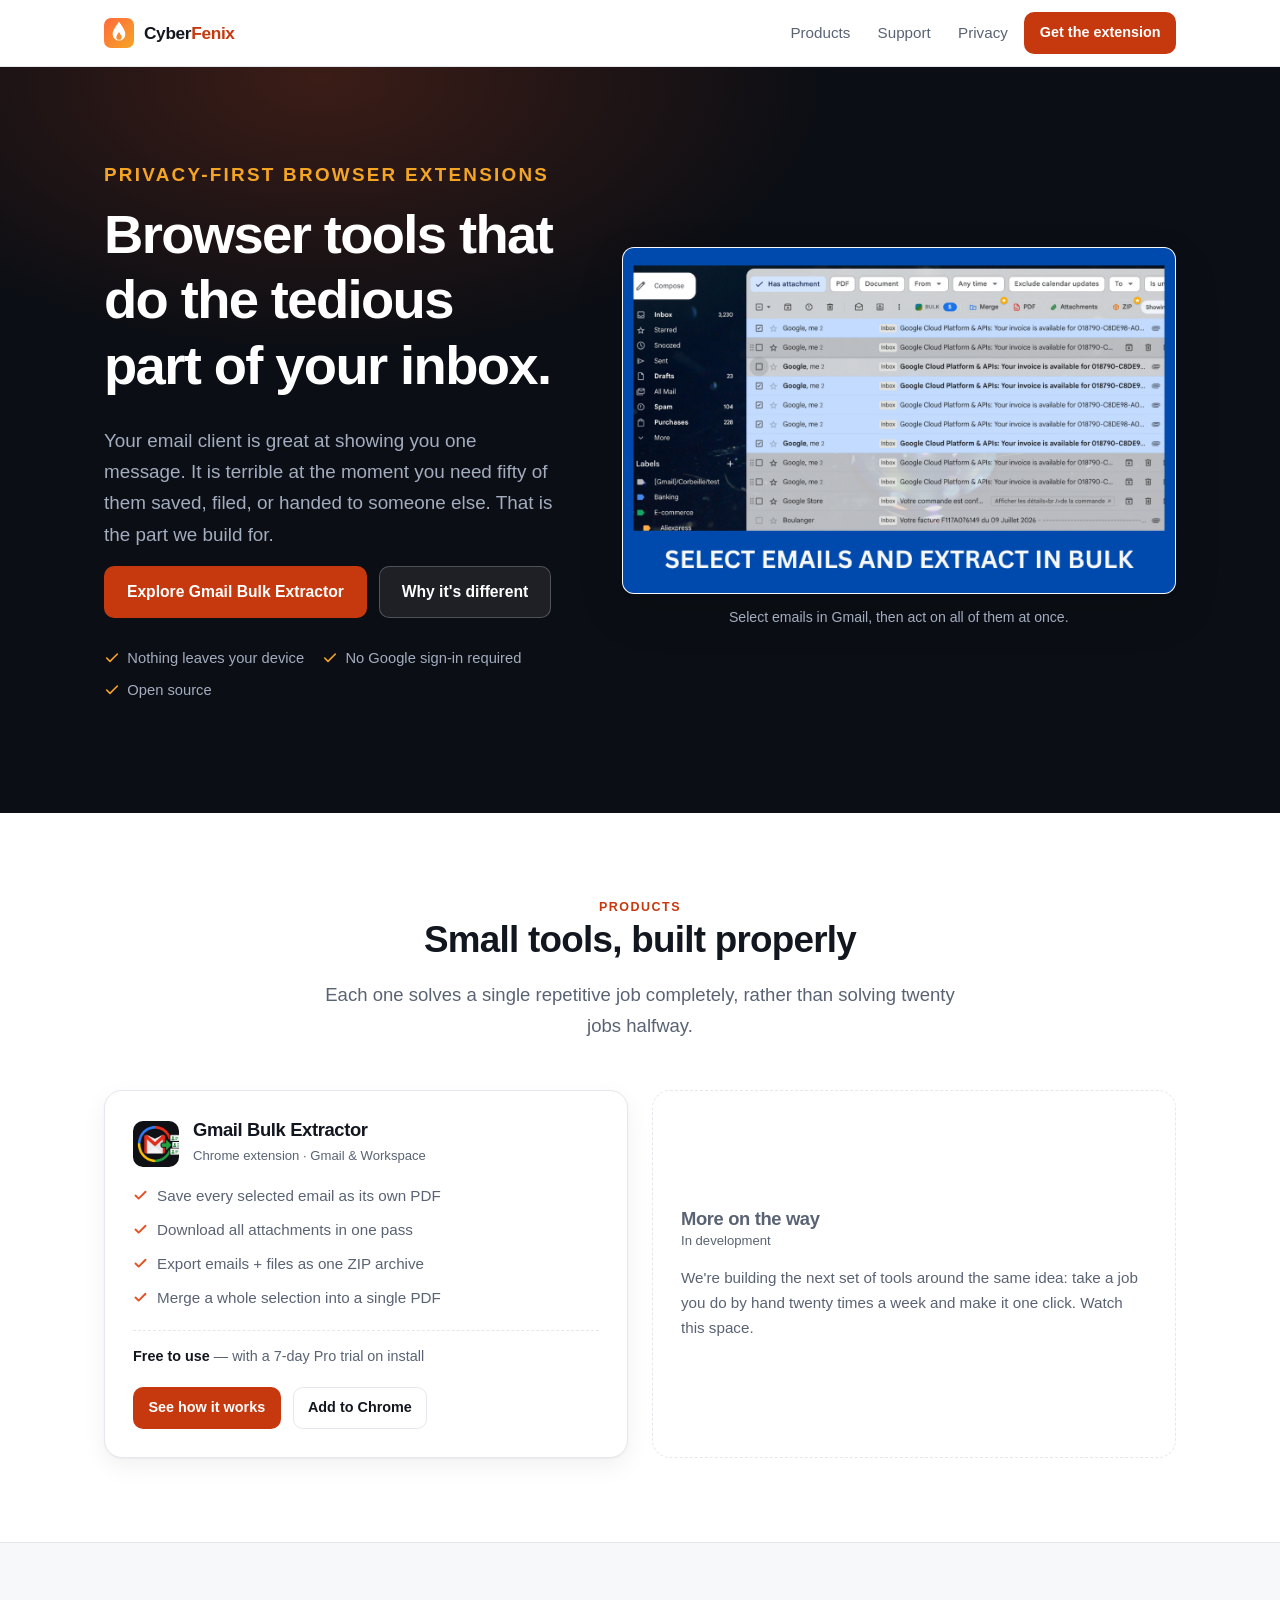
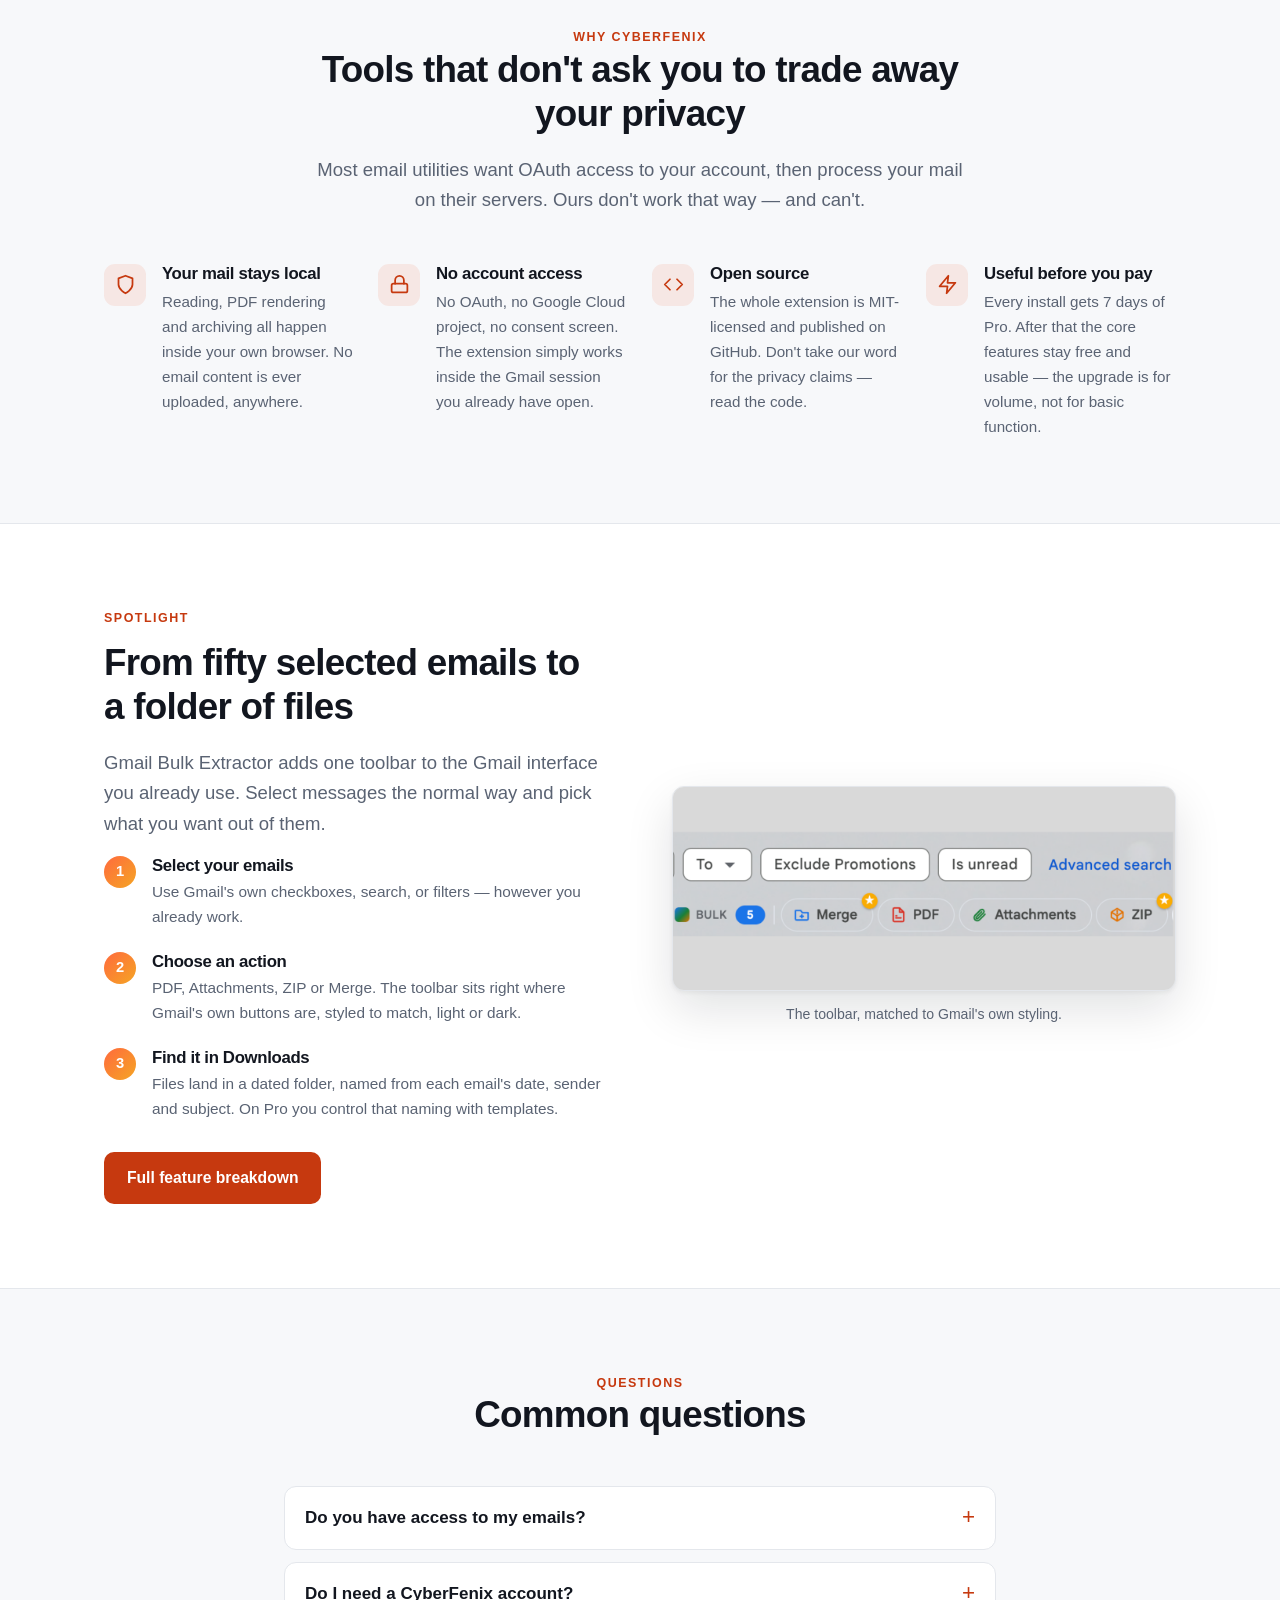
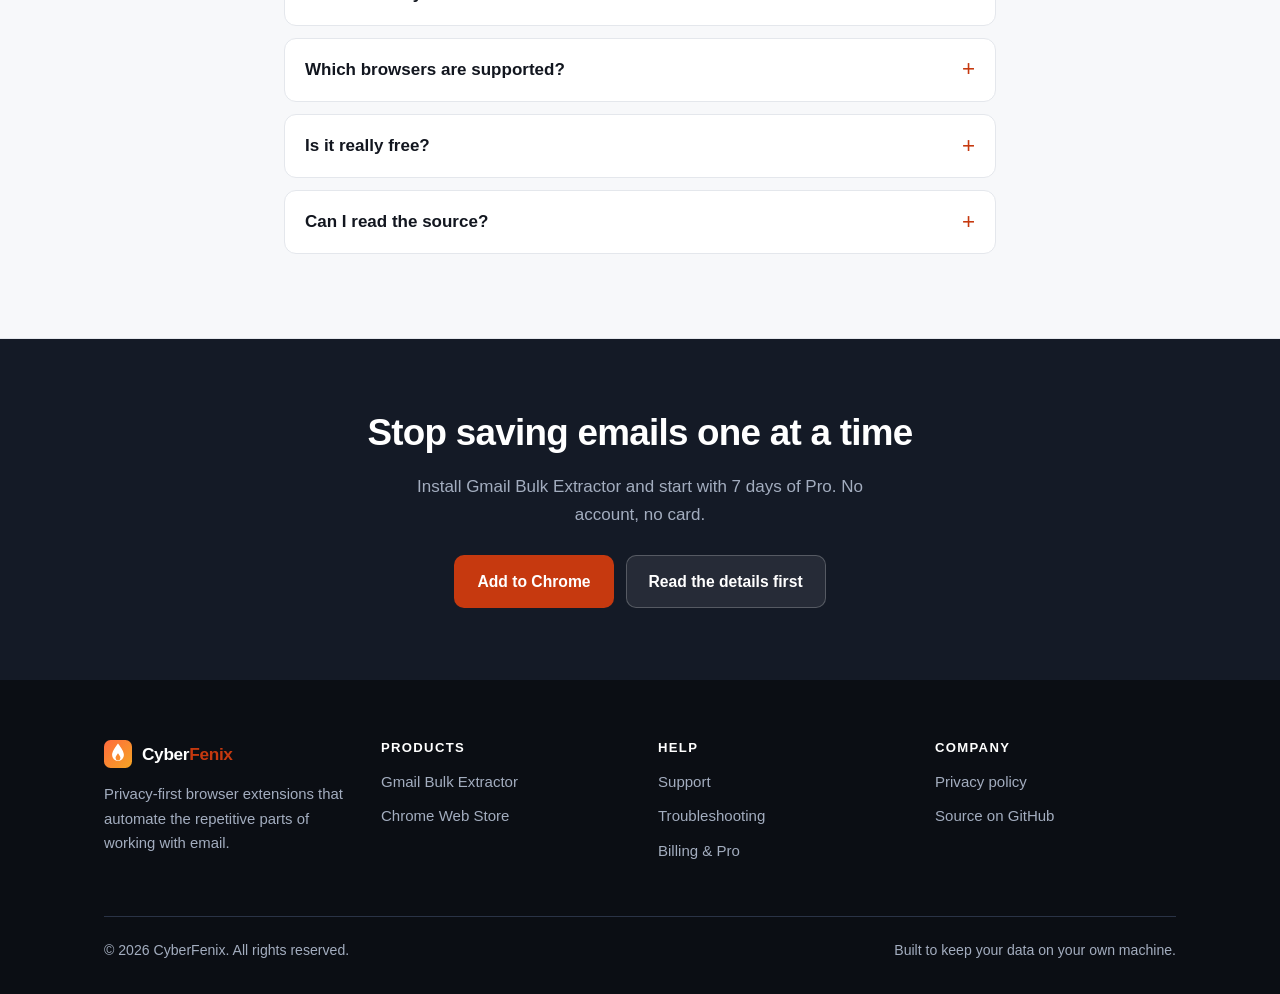
==== index.html @ cc4afebd "Restore 7-day trial copy and point GitHub links at the org The published build labels the trial as 7" ====
<!doctype html>
<html lang="en">
<head>
<meta charset="utf-8">
<meta name="viewport" content="width=device-width, initial-scale=1">
<title>CyberFenix — Browser tools that do the tedious part of your inbox</title>
<meta name="description" content="CyberFenix builds privacy-first browser extensions that automate repetitive email work. Bulk-save Gmail emails as PDFs, download every attachment at once, and export whole threads — without giving any app access to your account.">
<link rel="canonical" href="https://cyber-fenix.github.io/">
<link rel="icon" href="assets/img/logo.svg" type="image/svg+xml">
<link rel="apple-touch-icon" href="assets/img/apple-touch-icon.png">
<meta name="theme-color" content="#0b0e14">
<meta property="og:type" content="website">
<meta property="og:site_name" content="CyberFenix">
<meta property="og:title" content="CyberFenix — Browser tools that do the tedious part of your inbox">
<meta property="og:description" content="Privacy-first browser extensions that automate repetitive email work. Nothing leaves your device.">
<meta property="og:url" content="https://cyber-fenix.github.io/">
<meta property="og:image" content="https://cyber-fenix.github.io/assets/img/og-image.png">
<meta name="twitter:card" content="summary_large_image">
<link rel="stylesheet" href="assets/css/site.css">
</head>
<body>
<a class="skip" href="#main">Skip to content</a>

<header class="site-header">
  <div class="wrap">
    <a class="brand" href="./">
      <svg width="30" height="30" viewBox="0 0 64 64" aria-hidden="true">
        <defs><linearGradient id="bg1" x1="0" y1="0" x2="1" y2="1">
          <stop offset="0" stop-color="#ff6a3d"/><stop offset="1" stop-color="#f5a524"/>
        </linearGradient></defs>
        <rect width="64" height="64" rx="15" fill="url(#bg1)"/>
        <path fill="#fff" fill-rule="evenodd" d="M32 8c8.5 12 13.5 19 13.5 26.5a13.5 13.5 0 0 1-27 0C18.5 27 23.5 20 32 8zm0 22c3.6 5.2 5.6 8.2 5.6 11a5.6 5.6 0 0 1-11.2 0c0-2.8 2-5.8 5.6-11z"/>
      </svg>
      <span>Cyber<span class="fen">Fenix</span></span>
    </a>
    <nav class="nav" aria-label="Main">
      <a href="#products">Products</a>
      <a href="support/">Support</a>
      <a href="privacy/">Privacy</a>
      <a class="btn btn-primary btn-sm" href="products/gmail-bulk-extractor/">Get the extension</a>
    </nav>
  </div>
</header>

<main id="main">

  <section class="hero">
    <div class="wrap hero-grid wide-media">
      <div>
        <p class="eyebrow">Privacy-first browser extensions</p>
        <h1>Browser tools that do the tedious part of your inbox.</h1>
        <p>Your email client is great at showing you one message. It is terrible at
           the moment you need fifty of them saved, filed, or handed to someone else.
           That is the part we build for.</p>
        <div class="btn-row">
          <a class="btn btn-primary" href="products/gmail-bulk-extractor/">Explore Gmail Bulk Extractor</a>
          <a class="btn btn-on-ink" href="#why">Why it's different</a>
        </div>
        <ul class="hero-badges">
          <li>
            <svg width="16" height="16" viewBox="0 0 24 24" fill="none" stroke="currentColor" stroke-width="2.4" stroke-linecap="round" stroke-linejoin="round" aria-hidden="true"><path d="M20 6 9 17l-5-5"/></svg>
            Nothing leaves your device
          </li>
          <li>
            <svg width="16" height="16" viewBox="0 0 24 24" fill="none" stroke="currentColor" stroke-width="2.4" stroke-linecap="round" stroke-linejoin="round" aria-hidden="true"><path d="M20 6 9 17l-5-5"/></svg>
            No Google sign-in required
          </li>
          <li>
            <svg width="16" height="16" viewBox="0 0 24 24" fill="none" stroke="currentColor" stroke-width="2.4" stroke-linecap="round" stroke-linejoin="round" aria-hidden="true"><path d="M20 6 9 17l-5-5"/></svg>
            Open source
          </li>
        </ul>
      </div>
      <figure class="shot">
        <img src="assets/img/gbe-hero.png" width="1280" height="800"
             alt="Gmail inbox with several emails selected and the CyberFenix toolbar showing PDF, Attachments, ZIP and Merge buttons">
        <figcaption>Select emails in Gmail, then act on all of them at once.</figcaption>
      </figure>
    </div>
  </section>

  <section class="section" id="products">
    <div class="wrap">
      <div class="section-head">
        <p class="eyebrow">Products</p>
        <h2>Small tools, built properly</h2>
        <p class="lede">Each one solves a single repetitive job completely, rather than
           solving twenty jobs halfway.</p>
      </div>

      <div class="grid grid-3">

        <article class="card">
          <div class="card-head">
            <img src="assets/img/gbe-icon.png" width="46" height="46" alt="">
            <div>
              <h3>Gmail Bulk Extractor</h3>
              <span class="tag">Chrome extension · Gmail &amp; Workspace</span>
            </div>
          </div>
          <ul>
            <li><svg width="15" height="15" viewBox="0 0 24 24" fill="none" stroke="currentColor" stroke-width="3" stroke-linecap="round" stroke-linejoin="round" aria-hidden="true"><path d="M20 6 9 17l-5-5"/></svg> Save every selected email as its own PDF</li>
            <li><svg width="15" height="15" viewBox="0 0 24 24" fill="none" stroke="currentColor" stroke-width="3" stroke-linecap="round" stroke-linejoin="round" aria-hidden="true"><path d="M20 6 9 17l-5-5"/></svg> Download all attachments in one pass</li>
            <li><svg width="15" height="15" viewBox="0 0 24 24" fill="none" stroke="currentColor" stroke-width="3" stroke-linecap="round" stroke-linejoin="round" aria-hidden="true"><path d="M20 6 9 17l-5-5"/></svg> Export emails + files as one ZIP archive</li>
            <li><svg width="15" height="15" viewBox="0 0 24 24" fill="none" stroke="currentColor" stroke-width="3" stroke-linecap="round" stroke-linejoin="round" aria-hidden="true"><path d="M20 6 9 17l-5-5"/></svg> Merge a whole selection into a single PDF</li>
          </ul>
          <p class="price"><b>Free to use</b> — with a 7-day Pro trial on install</p>
          <div class="btn-row">
            <a class="btn btn-primary btn-sm" href="products/gmail-bulk-extractor/">See how it works</a>
            <a class="btn btn-ghost btn-sm" href="https://chrome.google.com/webstore/detail/REPLACE_ME">Add to Chrome</a>
          </div>
        </article>

        <article class="card card-soon">
          <h3>More on the way</h3>
          <p class="tag" style="margin-bottom:14px">In development</p>
          <p>We're building the next set of tools around the same idea: take a job you
             do by hand twenty times a week and make it one click. Watch this space.</p>
        </article>

      </div>
    </div>
  </section>

  <section class="section section-alt" id="why">
    <div class="wrap">
      <div class="section-head">
        <p class="eyebrow">Why CyberFenix</p>
        <h2>Tools that don't ask you to trade away your privacy</h2>
        <p class="lede">Most email utilities want OAuth access to your account, then process
           your mail on their servers. Ours don't work that way — and can't.</p>
      </div>

      <div class="grid grid-4">
        <div class="value">
          <span class="ico" aria-hidden="true">
            <svg width="21" height="21" viewBox="0 0 24 24" fill="none" stroke="currentColor" stroke-width="2" stroke-linecap="round" stroke-linejoin="round"><path d="M12 22s8-4 8-10V5l-8-3-8 3v7c0 6 8 10 8 10z"/></svg>
          </span>
          <div>
            <h3>Your mail stays local</h3>
            <p>Reading, PDF rendering and archiving all happen inside your own browser.
               No email content is ever uploaded, anywhere.</p>
          </div>
        </div>
        <div class="value">
          <span class="ico" aria-hidden="true">
            <svg width="21" height="21" viewBox="0 0 24 24" fill="none" stroke="currentColor" stroke-width="2" stroke-linecap="round" stroke-linejoin="round"><rect x="3" y="11" width="18" height="10" rx="2"/><path d="M7 11V7a5 5 0 0 1 10 0v4"/></svg>
          </span>
          <div>
            <h3>No account access</h3>
            <p>No OAuth, no Google Cloud project, no consent screen. The extension simply
               works inside the Gmail session you already have open.</p>
          </div>
        </div>
        <div class="value">
          <span class="ico" aria-hidden="true">
            <svg width="21" height="21" viewBox="0 0 24 24" fill="none" stroke="currentColor" stroke-width="2" stroke-linecap="round" stroke-linejoin="round"><path d="m16 18 6-6-6-6M8 6l-6 6 6 6"/></svg>
          </span>
          <div>
            <h3>Open source</h3>
            <p>The whole extension is MIT-licensed and published on GitHub. Don't take our
               word for the privacy claims — read the code.</p>
          </div>
        </div>
        <div class="value">
          <span class="ico" aria-hidden="true">
            <svg width="21" height="21" viewBox="0 0 24 24" fill="none" stroke="currentColor" stroke-width="2" stroke-linecap="round" stroke-linejoin="round"><path d="M13 2 3 14h9l-1 8 10-12h-9l1-8z"/></svg>
          </span>
          <div>
            <h3>Useful before you pay</h3>
            <p>Every install gets 7 days of Pro. After that the core features stay free
               and usable — the upgrade is for volume, not for basic function.</p>
          </div>
        </div>
      </div>
    </div>
  </section>

  <section class="section">
    <div class="wrap split">
      <div>
        <p class="eyebrow">Spotlight</p>
        <h2>From fifty selected emails to a folder of files</h2>
        <p class="lede">Gmail Bulk Extractor adds one toolbar to the Gmail interface you
           already use. Select messages the normal way and pick what you want out of them.</p>
        <ol class="steps">
          <li>
            <div>
              <h3>Select your emails</h3>
              <p>Use Gmail's own checkboxes, search, or filters — however you already work.</p>
            </div>
          </li>
          <li>
            <div>
              <h3>Choose an action</h3>
              <p>PDF, Attachments, ZIP or Merge. The toolbar sits right where Gmail's own
                 buttons are, styled to match, light or dark.</p>
            </div>
          </li>
          <li>
            <div>
              <h3>Find it in Downloads</h3>
              <p>Files land in a dated folder, named from each email's date, sender and
                 subject. On Pro you control that naming with templates.</p>
            </div>
          </li>
        </ol>
        <div class="btn-row" style="margin-top:30px">
          <a class="btn btn-primary" href="products/gmail-bulk-extractor/">Full feature breakdown</a>
        </div>
      </div>
      <figure class="shot media">
        <img src="assets/img/gbe-toolbar.png" width="1280" height="520"
             alt="Close-up of the CyberFenix toolbar in Gmail showing the PDF, Attachments, ZIP and Merge buttons">
        <figcaption>The toolbar, matched to Gmail's own styling.</figcaption>
      </figure>
    </div>
  </section>

  <section class="section section-alt">
    <div class="wrap wrap-narrow">
      <div class="section-head">
        <p class="eyebrow">Questions</p>
        <h2>Common questions</h2>
      </div>
      <div class="faq">
        <details>
          <summary>Do you have access to my emails?</summary>
          <p>No. Our extensions run entirely in your browser and read mail through the
             Gmail session you are already signed into. There is no server of ours in the
             path, no OAuth token, and no copy of your mail anywhere but your own machine.</p>
        </details>
        <details>
          <summary>Do I need a CyberFenix account?</summary>
          <p>No. There is nothing to sign up for. If you choose to upgrade to Pro, payment
             is handled by ExtensionPay and Stripe, and the only thing stored is whether
             your licence is active.</p>
        </details>
        <details>
          <summary>Which browsers are supported?</summary>
          <p>Chrome, and Chromium-based browsers that install from the Chrome Web Store —
             Edge, Brave, Opera and Vivaldi. Firefox and Safari are not supported today.</p>
        </details>
        <details>
          <summary>Is it really free?</summary>
          <p>Yes, with a limit. Every install starts with 7 days of full Pro. After that
             the core actions stay free up to 100 emails a week, and Pro lifts the limit
             and unlocks ZIP export, Merge, and custom file naming.</p>
        </details>
        <details>
          <summary>Can I read the source?</summary>
          <p>Yes — <a href="https://github.com/cyber-fenix/gmail-bulk-extractor">Gmail Bulk Extractor is on GitHub</a>
             under the MIT licence, including the exact code that ships to the Web Store.</p>
        </details>
      </div>
    </div>
  </section>

  <section class="cta-band">
    <div class="wrap">
      <h2>Stop saving emails one at a time</h2>
      <p>Install Gmail Bulk Extractor and start with 7 days of Pro. No account, no card.</p>
      <div class="btn-row btn-row-center" style="margin-top:26px">
        <a class="btn btn-primary" href="https://chrome.google.com/webstore/detail/REPLACE_ME">Add to Chrome</a>
        <a class="btn btn-on-ink" href="products/gmail-bulk-extractor/">Read the details first</a>
      </div>
    </div>
  </section>

</main>

<footer class="site-footer">
  <div class="wrap">
    <div class="footer-grid">
      <div class="footer-brand">
        <a class="brand" href="./">
          <svg width="28" height="28" viewBox="0 0 64 64" aria-hidden="true">
            <defs><linearGradient id="bg2" x1="0" y1="0" x2="1" y2="1">
              <stop offset="0" stop-color="#ff6a3d"/><stop offset="1" stop-color="#f5a524"/>
            </linearGradient></defs>
            <rect width="64" height="64" rx="15" fill="url(#bg2)"/>
            <path fill="#fff" fill-rule="evenodd" d="M32 8c8.5 12 13.5 19 13.5 26.5a13.5 13.5 0 0 1-27 0C18.5 27 23.5 20 32 8zm0 22c3.6 5.2 5.6 8.2 5.6 11a5.6 5.6 0 0 1-11.2 0c0-2.8 2-5.8 5.6-11z"/>
          </svg>
          <span>Cyber<span class="fen">Fenix</span></span>
        </a>
        <p>Privacy-first browser extensions that automate the repetitive parts of working
           with email.</p>
      </div>
      <div>
        <h4>Products</h4>
        <ul>
          <li><a href="products/gmail-bulk-extractor/">Gmail Bulk Extractor</a></li>
          <li><a href="https://chrome.google.com/webstore/detail/REPLACE_ME">Chrome Web Store</a></li>
        </ul>
      </div>
      <div>
        <h4>Help</h4>
        <ul>
          <li><a href="support/">Support</a></li>
          <li><a href="support/#troubleshooting">Troubleshooting</a></li>
          <li><a href="support/#billing">Billing &amp; Pro</a></li>
        </ul>
      </div>
      <div>
        <h4>Company</h4>
        <ul>
          <li><a href="privacy/">Privacy policy</a></li>
          <li><a href="https://github.com/cyber-fenix/gmail-bulk-extractor">Source on GitHub</a></li>
        </ul>
      </div>
    </div>
    <div class="footer-bottom">
      <span>© 2026 CyberFenix. All rights reserved.</span>
      <span>Built to keep your data on your own machine.</span>
    </div>
  </div>
</footer>

</body>
</html>
---- assets/css/site.css ----
/* CyberFenix — one stylesheet for the whole site.
   No web fonts, no CDN, no third-party requests. */

:root {
  --ink: #0b0e14;
  --ink-2: #141a26;
  --ink-3: #1e2637;
  --text: #12161f;
  --muted: #5a6373;
  --muted-on-ink: #a3adbf;
  --line: #e4e7ec;
  --line-on-ink: #2a3346;
  --bg: #ffffff;
  --bg-alt: #f7f8fa;
  --ember: #e8501f;
  --ember-strong: #c6390f;
  --amber: #f5a524;
  --flame: linear-gradient(135deg, #ff6a3d, #f5a524);
  --radius: 12px;
  --radius-lg: 18px;
  --shadow: 0 1px 2px rgba(12, 16, 24, .04), 0 8px 24px rgba(12, 16, 24, .06);
  --shadow-lg: 0 2px 4px rgba(12, 16, 24, .05), 0 18px 48px rgba(12, 16, 24, .12);
  --font: -apple-system, BlinkMacSystemFont, "Segoe UI", Roboto, "Helvetica Neue", Arial, sans-serif;
  --mono: ui-monospace, SFMono-Regular, "SF Mono", Menlo, Consolas, monospace;
}

* { box-sizing: border-box; }

html { scroll-behavior: smooth; }

body {
  margin: 0;
  font-family: var(--font);
  font-size: 17px;
  line-height: 1.65;
  color: var(--text);
  background: var(--bg);
  -webkit-font-smoothing: antialiased;
}

img { max-width: 100%; height: auto; display: block; }

a { color: var(--ember-strong); }
a:hover { color: var(--ember); }

h1, h2, h3, h4 {
  line-height: 1.2;
  letter-spacing: -0.02em;
  margin: 0 0 .5em;
  font-weight: 700;
}

h1 { font-size: clamp(2.1rem, 1.4rem + 2.6vw, 3.4rem); letter-spacing: -0.03em; }
h2 { font-size: clamp(1.6rem, 1.2rem + 1.4vw, 2.3rem); }
h3 { font-size: 1.22rem; }
p { margin: 0 0 1rem; }

.wrap { width: 100%; max-width: 1120px; margin: 0 auto; padding: 0 24px; }
.wrap-narrow { max-width: 760px; }

.section { padding: 84px 0; }
.section-sm { padding: 56px 0; }
.section-alt { background: var(--bg-alt); border-block: 1px solid var(--line); }

.eyebrow {
  font-size: .78rem;
  font-weight: 700;
  letter-spacing: .12em;
  text-transform: uppercase;
  color: var(--ember-strong);
  margin: 0 0 .75rem;
}

.lede { font-size: 1.16rem; color: var(--muted); }
.center { text-align: center; }
.section-head { max-width: 660px; margin: 0 auto 48px; text-align: center; }
.section-head p { margin-bottom: 0; }

/* ---------- Buttons ---------- */

.btn {
  display: inline-flex;
  align-items: center;
  justify-content: center;
  gap: .55em;
  padding: .78em 1.4em;
  border-radius: 10px;
  border: 1px solid transparent;
  font: inherit;
  font-weight: 600;
  font-size: .98rem;
  text-decoration: none;
  cursor: pointer;
  transition: transform .12s ease, background-color .12s ease, border-color .12s ease;
}
.btn:hover { transform: translateY(-1px); }

.btn-primary { background: var(--ember-strong); color: #fff; }
.btn-primary:hover { background: #a92f0b; color: #fff; }

.btn-ghost { background: transparent; color: var(--text); border-color: var(--line); }
.btn-ghost:hover { color: var(--text); border-color: #c9cfd9; background: var(--bg-alt); }

.btn-on-ink { background: rgba(255, 255, 255, .08); color: #fff; border-color: rgba(255, 255, 255, .22); }
.btn-on-ink:hover { background: rgba(255, 255, 255, .16); color: #fff; }

.btn-sm { padding: .58em 1em; font-size: .9rem; }

.btn-row { display: flex; flex-wrap: wrap; gap: 12px; }
.btn-row-center { justify-content: center; }

/* ---------- Header ---------- */

.site-header {
  position: sticky;
  top: 0;
  z-index: 20;
  background: rgba(255, 255, 255, .88);
  backdrop-filter: saturate(160%) blur(12px);
  border-bottom: 1px solid var(--line);
}
.site-header .wrap {
  display: flex;
  align-items: center;
  gap: 20px;
  min-height: 66px;
  flex-wrap: wrap;
  padding-block: 10px;
}

.brand {
  display: inline-flex;
  align-items: center;
  gap: 10px;
  text-decoration: none;
  color: var(--text);
  font-weight: 700;
  font-size: 1.08rem;
  letter-spacing: -0.02em;
  margin-right: auto;
}
.brand:hover { color: var(--text); }
.brand svg { flex: none; }
.brand b { font-weight: 700; }
.brand .fen { color: var(--ember-strong); }

.nav { display: flex; align-items: center; gap: 6px; flex-wrap: wrap; }
/* :not(.btn) so the nav's call-to-action keeps its button colours — a bare
   `.nav a` rule outranks `.btn-primary` on specificity and hides the label. */
.nav a:not(.btn) {
  padding: .45em .7em;
  border-radius: 8px;
  color: var(--muted);
  text-decoration: none;
  font-size: .95rem;
  font-weight: 500;
}
.nav a:not(.btn):hover { color: var(--text); background: var(--bg-alt); }
.nav a:not(.btn)[aria-current="page"] { color: var(--text); font-weight: 600; }

/* ---------- Hero ---------- */

.hero {
  background: var(--ink);
  color: #fff;
  padding: 92px 0 96px;
  position: relative;
  overflow: hidden;
}
.hero::before {
  content: "";
  position: absolute;
  inset: -40% 30% auto -20%;
  height: 620px;
  background: radial-gradient(ellipse at center, rgba(232, 80, 31, .22), transparent 62%);
  pointer-events: none;
}
.hero > .wrap { position: relative; }
.hero h1 { color: #fff; max-width: 15ch; }
.hero p { color: var(--muted-on-ink); font-size: 1.18rem; max-width: 56ch; }
.hero .eyebrow { color: var(--amber); }
.hero-grid { display: grid; gap: 56px; align-items: center; }
@media (min-width: 900px) {
  .hero-grid { grid-template-columns: 1fr 1fr; gap: 64px; }
  .hero-grid.wide-media { grid-template-columns: 0.9fr 1.1fr; }
}

.hero-badges {
  display: flex;
  flex-wrap: wrap;
  gap: 8px 18px;
  margin-top: 28px;
  padding: 0;
  list-style: none;
  color: var(--muted-on-ink);
  font-size: .92rem;
}
.hero-badges li { display: flex; align-items: center; gap: .5em; }
.hero-badges svg { flex: none; color: var(--amber); }

/* ---------- Product cards ---------- */

.grid { display: grid; gap: 24px; }
.grid-3 { grid-template-columns: repeat(auto-fit, minmax(300px, 1fr)); }
.grid-2 { grid-template-columns: repeat(auto-fit, minmax(320px, 1fr)); }
.grid-4 { grid-template-columns: repeat(auto-fit, minmax(230px, 1fr)); }

.card {
  background: var(--bg);
  border: 1px solid var(--line);
  border-radius: var(--radius-lg);
  padding: 28px;
  display: flex;
  flex-direction: column;
  box-shadow: var(--shadow);
}
.card-head { display: flex; align-items: center; gap: 14px; margin-bottom: 14px; }
.card-head img { width: 46px; height: 46px; border-radius: 10px; }
.card h3 { margin: 0; font-size: 1.15rem; }
.card .tag { font-size: .82rem; color: var(--muted); font-weight: 500; }
.card ul {
  list-style: none;
  margin: 0 0 20px;
  padding: 0;
  display: grid;
  gap: 9px;
  font-size: .95rem;
  color: var(--muted);
}
.card ul li { display: flex; gap: .6em; align-items: flex-start; }
.card ul svg { flex: none; margin-top: .35em; color: var(--ember); }
.card .price {
  font-size: .9rem;
  color: var(--muted);
  margin: auto 0 18px;
  padding-top: 14px;
  border-top: 1px dashed var(--line);
}
.card .price b { color: var(--text); }
.card .btn-row { margin-top: auto; }

.card-soon {
  border-style: dashed;
  box-shadow: none;
  background: transparent;
  align-items: flex-start;
  justify-content: center;
  color: var(--muted);
}
.card-soon h3 { color: var(--muted); }
.card-soon p { font-size: .95rem; margin: 0; }

/* ---------- Feature / value blocks ---------- */

.value { display: flex; gap: 16px; align-items: flex-start; }
.value .ico {
  flex: none;
  width: 42px;
  height: 42px;
  border-radius: 11px;
  display: grid;
  place-items: center;
  background: rgba(232, 80, 31, .1);
  color: var(--ember-strong);
}
.value h3 { font-size: 1.05rem; margin-bottom: .3rem; }
.value p { font-size: .95rem; color: var(--muted); margin: 0; }

.split { display: grid; gap: 44px; align-items: center; }
@media (min-width: 900px) {
  .split { grid-template-columns: 1fr 1fr; gap: 64px; }
  .split.media-first > .media { order: -1; }
}

.steps { counter-reset: step; list-style: none; margin: 0; padding: 0; display: grid; gap: 22px; }
.steps li { counter-increment: step; display: flex; gap: 16px; }
.steps li::before {
  content: counter(step);
  flex: none;
  width: 32px;
  height: 32px;
  border-radius: 50%;
  display: grid;
  place-items: center;
  background: var(--flame);
  color: #fff;
  font-weight: 700;
  font-size: .92rem;
}
.steps h3 { font-size: 1.05rem; margin-bottom: .2rem; }
.steps p { margin: 0; color: var(--muted); font-size: .96rem; }

/* ---------- Screenshots ---------- */

figure.shot { margin: 0; }
figure.shot img {
  width: 100%;
  border-radius: var(--radius);
  border: 1px solid var(--line);
  background: var(--bg-alt);
  box-shadow: var(--shadow-lg);
}
.hero figure.shot img { border-color: rgba(255, 255, 255, .14); }
figure.shot figcaption {
  margin-top: 12px;
  font-size: .88rem;
  color: var(--muted);
  text-align: center;
}
.hero figure.shot figcaption { color: var(--muted-on-ink); }

/* ---------- Pricing table ---------- */

.table-scroll { overflow-x: auto; -webkit-overflow-scrolling: touch; }
table.plans {
  width: 100%;
  min-width: 520px;
  border-collapse: collapse;
  font-size: .97rem;
  background: var(--bg);
  border: 1px solid var(--line);
  border-radius: var(--radius);
  overflow: hidden;
}
table.plans th, table.plans td {
  padding: 14px 18px;
  text-align: left;
  border-bottom: 1px solid var(--line);
}
table.plans thead th { background: var(--bg-alt); font-size: .82rem; letter-spacing: .06em; text-transform: uppercase; color: var(--muted); }
table.plans thead th.pro { color: var(--ember-strong); }
table.plans tbody tr:last-child td { border-bottom: 0; }
table.plans td:first-child { font-weight: 600; }
table.plans .yes { color: #17803d; font-weight: 600; }
table.plans .no { color: var(--muted); }

/* ---------- FAQ ---------- */

.faq { display: grid; gap: 12px; }
.faq details {
  border: 1px solid var(--line);
  border-radius: var(--radius);
  background: var(--bg);
  padding: 0 20px;
}
.faq summary {
  cursor: pointer;
  padding: 17px 0;
  font-weight: 600;
  list-style: none;
  display: flex;
  justify-content: space-between;
  align-items: center;
  gap: 16px;
}
.faq summary::-webkit-details-marker { display: none; }
.faq summary::after {
  content: "+";
  color: var(--ember-strong);
  font-size: 1.4rem;
  font-weight: 400;
  line-height: 1;
  flex: none;
}
.faq details[open] summary::after { content: "\2013"; }
.faq details > p, .faq details > ul { margin: 0 0 17px; color: var(--muted); font-size: .96rem; }
.faq details > p:first-of-type { margin-top: -2px; }

/* ---------- Callouts, prose, misc ---------- */

.note {
  border-left: 3px solid var(--amber);
  background: #fffaf0;
  padding: 16px 20px;
  border-radius: 0 var(--radius) var(--radius) 0;
  font-size: .96rem;
  color: #6b4a12;
}
.note p:last-child { margin-bottom: 0; }

.prose h2 { margin-top: 1.8em; }
.prose h3 { margin-top: 1.8em; font-size: 1.1rem; }
.prose ul, .prose ol { padding-left: 1.25em; color: var(--muted); }
.prose li { margin-bottom: .5em; }
.prose table { width: 100%; border-collapse: collapse; font-size: .95rem; margin: 1.5em 0; }
.prose table th, .prose table td { text-align: left; padding: 11px 14px; border: 1px solid var(--line); vertical-align: top; }
.prose table th { background: var(--bg-alt); font-size: .85rem; text-transform: uppercase; letter-spacing: .05em; color: var(--muted); }
.prose code { font-family: var(--mono); font-size: .88em; background: var(--bg-alt); border: 1px solid var(--line); border-radius: 5px; padding: .12em .38em; }
.updated { font-size: .9rem; color: var(--muted); }

.page-head { padding: 64px 0 12px; }
.page-head h1 { margin-bottom: .3em; }

.pill {
  display: inline-flex;
  align-items: center;
  gap: .4em;
  font-size: .74rem;
  font-weight: 700;
  letter-spacing: .06em;
  text-transform: uppercase;
  color: var(--ember-strong);
  background: rgba(232, 80, 31, .1);
  border-radius: 99px;
  padding: .28em .7em;
}

.feature-list { display: grid; gap: 34px; }
.feature-list .value .ico { background: var(--flame); color: #fff; }

/* ---------- CTA band ---------- */

.cta-band { background: var(--ink-2); color: #fff; padding: 72px 0; text-align: center; }
.cta-band h2 { color: #fff; }
.cta-band p { color: var(--muted-on-ink); max-width: 52ch; margin-inline: auto; }

/* ---------- Footer ---------- */

.site-footer { background: var(--ink); color: var(--muted-on-ink); padding: 60px 0 32px; font-size: .94rem; }
.site-footer a { color: var(--muted-on-ink); text-decoration: none; }
.site-footer a:hover { color: #fff; }
.footer-grid { display: grid; gap: 36px; grid-template-columns: repeat(auto-fit, minmax(190px, 1fr)); }
.footer-brand { max-width: 34ch; }
.footer-brand .brand { color: #fff; margin-bottom: 14px; }
.footer-brand .brand:hover { color: #fff; }
.footer-brand p { color: var(--muted-on-ink); font-size: .93rem; }
.site-footer h4 { color: #fff; font-size: .82rem; letter-spacing: .1em; text-transform: uppercase; margin: 0 0 14px; }
.site-footer ul { list-style: none; margin: 0; padding: 0; display: grid; gap: 10px; }
.footer-bottom {
  margin-top: 44px;
  padding-top: 22px;
  border-top: 1px solid var(--line-on-ink);
  display: flex;
  flex-wrap: wrap;
  gap: 10px 20px;
  justify-content: space-between;
  font-size: .88rem;
}

/* ---------- Accessibility ---------- */

:focus-visible { outline: 2px solid var(--ember); outline-offset: 2px; border-radius: 4px; }

.skip {
  position: absolute;
  left: -9999px;
  top: 0;
  background: #fff;
  color: var(--text);
  padding: 12px 18px;
  z-index: 50;
  border-radius: 0 0 8px 0;
}
.skip:focus { left: 0; }

@media (prefers-reduced-motion: reduce) {
  html { scroll-behavior: auto; }
  .btn:hover { transform: none; }
}

@media (max-width: 600px) {
  body { font-size: 16px; }
  .section { padding: 60px 0; }
  .hero { padding: 64px 0 68px; }
  .card { padding: 22px; }
}
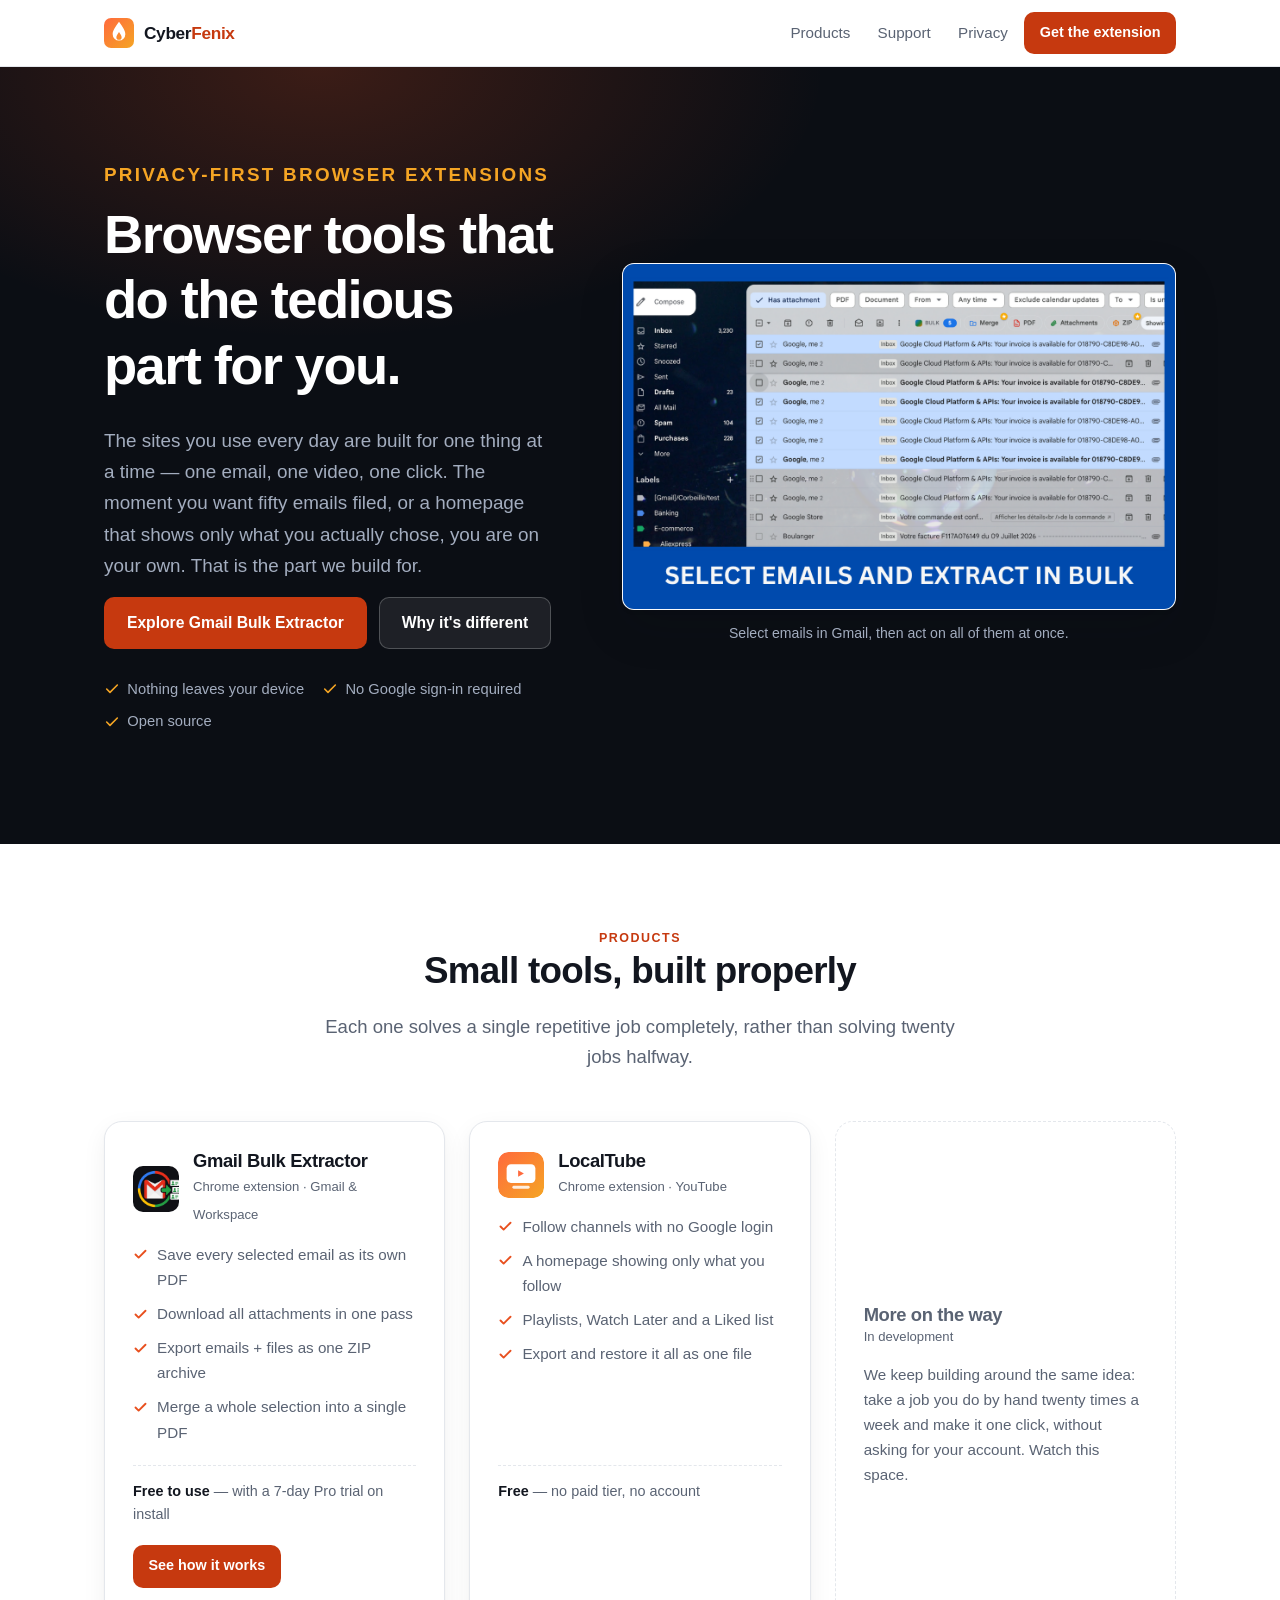
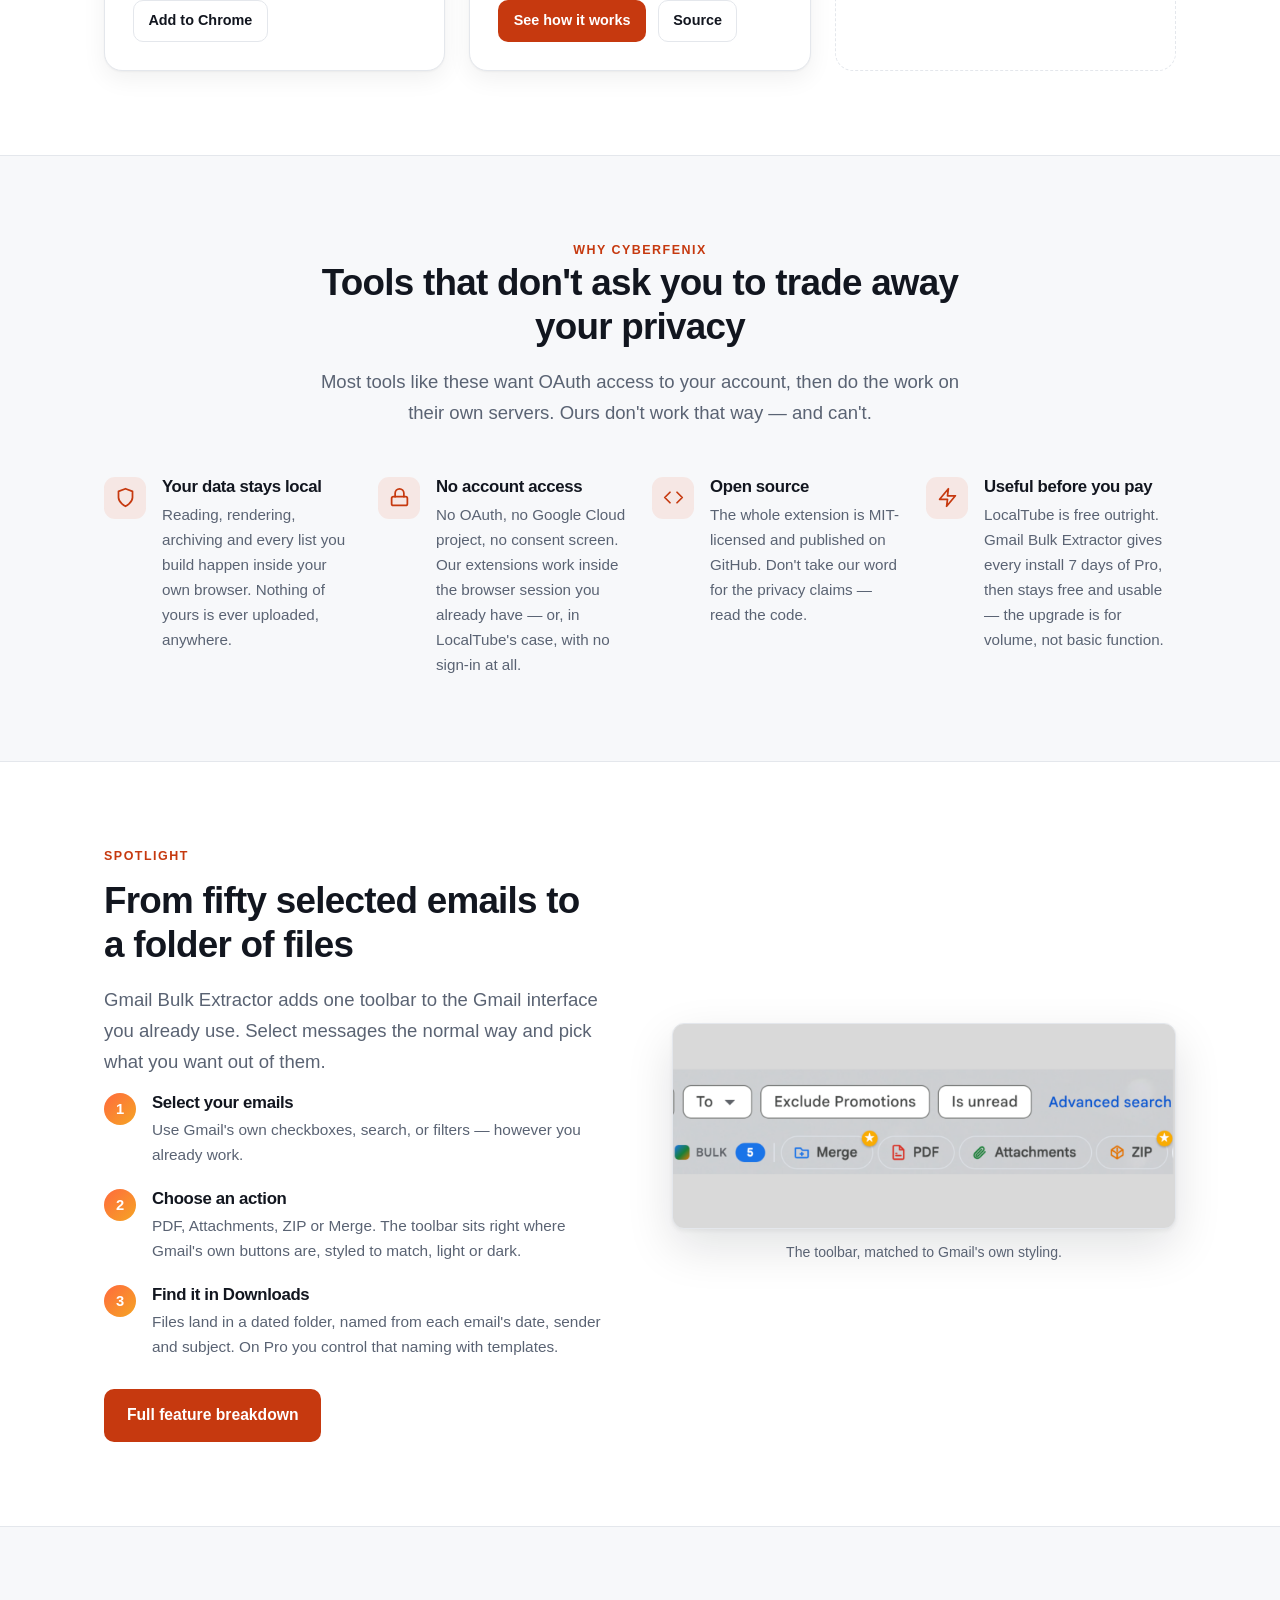
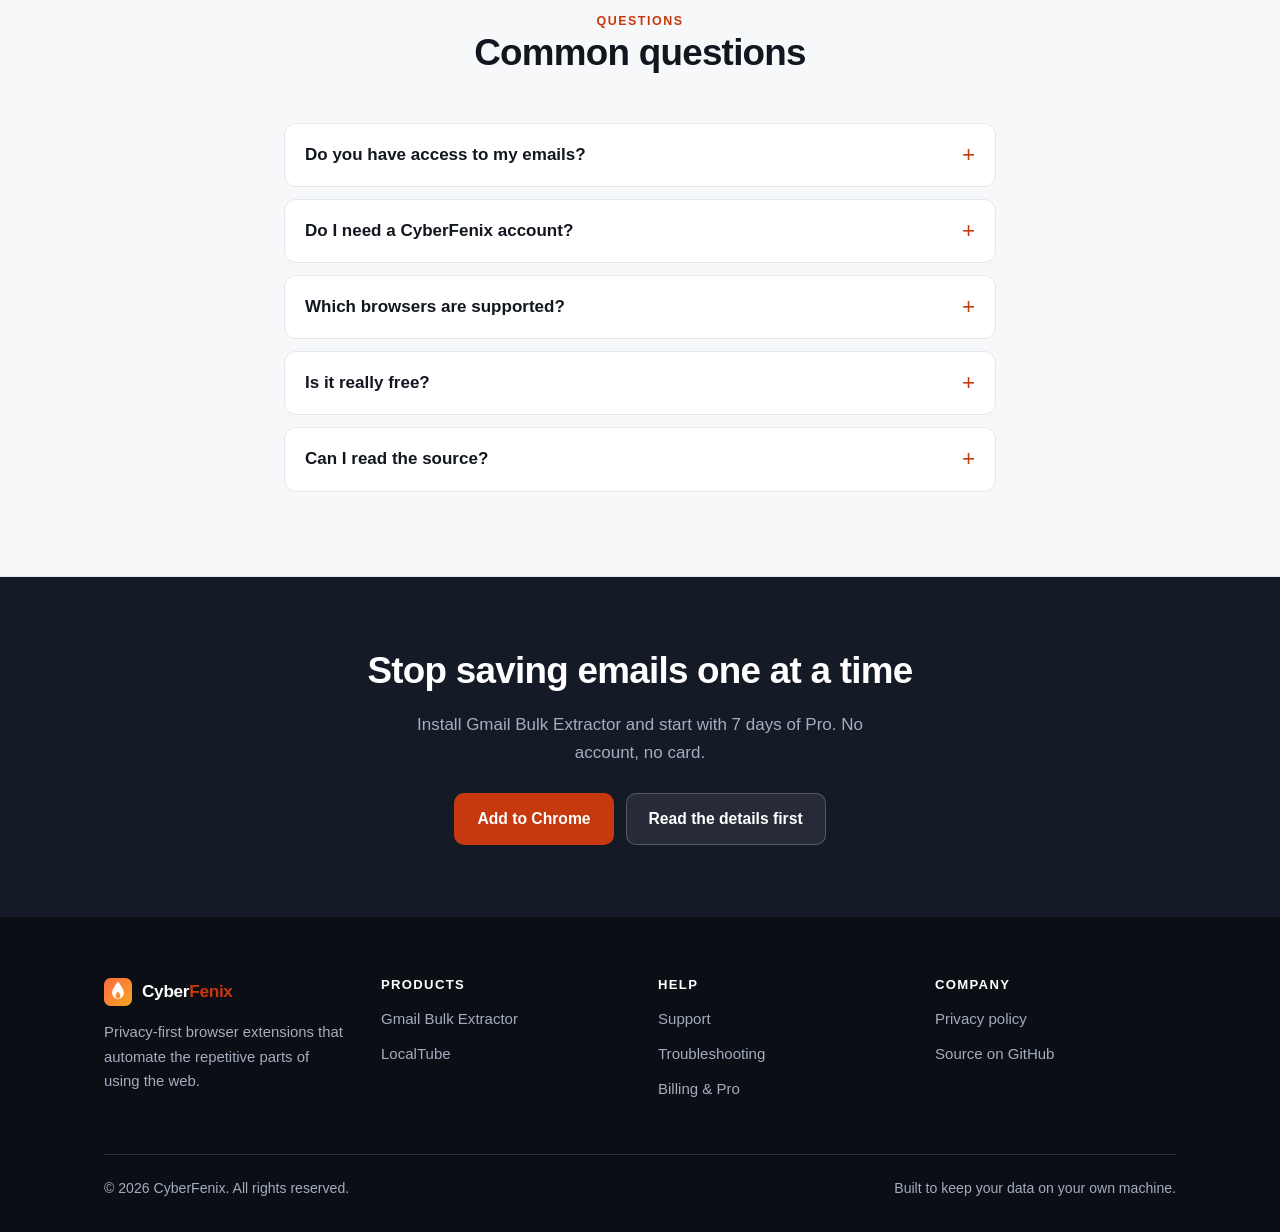
==== commit de2e5367: "Add LocalTube product page and broaden the site beyond email LocalTube is the second CyberFenix exte" ====
--- a/index.html
+++ b/index.html
@@ -3,16 +3,16 @@
 <head>
 <meta charset="utf-8">
 <meta name="viewport" content="width=device-width, initial-scale=1">
-<title>CyberFenix — Browser tools that do the tedious part of your inbox</title>
-<meta name="description" content="CyberFenix builds privacy-first browser extensions that automate repetitive email work. Bulk-save Gmail emails as PDFs, download every attachment at once, and export whole threads — without giving any app access to your account.">
+<title>CyberFenix — Browser tools that do the tedious part for you</title>
+<meta name="description" content="CyberFenix builds privacy-first browser extensions that do the repetitive parts of the web for you — bulk-saving Gmail emails as PDFs, and using YouTube with local subscriptions and playlists — without giving any app access to your account.">
 <link rel="canonical" href="https://cyber-fenix.github.io/">
 <link rel="icon" href="assets/img/logo.svg" type="image/svg+xml">
 <link rel="apple-touch-icon" href="assets/img/apple-touch-icon.png">
 <meta name="theme-color" content="#0b0e14">
 <meta property="og:type" content="website">
 <meta property="og:site_name" content="CyberFenix">
-<meta property="og:title" content="CyberFenix — Browser tools that do the tedious part of your inbox">
-<meta property="og:description" content="Privacy-first browser extensions that automate repetitive email work. Nothing leaves your device.">
+<meta property="og:title" content="CyberFenix — Browser tools that do the tedious part for you">
+<meta property="og:description" content="Privacy-first browser extensions that take the repetitive work off your hands. Nothing leaves your device.">
 <meta property="og:url" content="https://cyber-fenix.github.io/">
 <meta property="og:image" content="https://cyber-fenix.github.io/assets/img/og-image.png">
 <meta name="twitter:card" content="summary_large_image">
@@ -48,10 +48,11 @@
     <div class="wrap hero-grid wide-media">
       <div>
         <p class="eyebrow">Privacy-first browser extensions</p>
-        <h1>Browser tools that do the tedious part of your inbox.</h1>
-        <p>Your email client is great at showing you one message. It is terrible at
-           the moment you need fifty of them saved, filed, or handed to someone else.
-           That is the part we build for.</p>
+        <h1>Browser tools that do the tedious part for you.</h1>
+        <p>The sites you use every day are built for one thing at a time — one email,
+           one video, one click. The moment you want fifty emails filed, or a homepage
+           that shows only what you actually chose, you are on your own. That is the
+           part we build for.</p>
         <div class="btn-row">
           <a class="btn btn-primary" href="products/gmail-bulk-extractor/">Explore Gmail Bulk Extractor</a>
           <a class="btn btn-on-ink" href="#why">Why it's different</a>
@@ -107,15 +108,36 @@
           <p class="price"><b>Free to use</b> — with a 7-day Pro trial on install</p>
           <div class="btn-row">
             <a class="btn btn-primary btn-sm" href="products/gmail-bulk-extractor/">See how it works</a>
-            <a class="btn btn-ghost btn-sm" href="https://chrome.google.com/webstore/detail/REPLACE_ME">Add to Chrome</a>
+            <a class="btn btn-ghost btn-sm" href="https://chromewebstore.google.com/detail/gmail-bulk-extractor/kiplmkbhobmlolkeodgophegcdphiolp">Add to Chrome</a>
+          </div>
+        </article>
+
+        <article class="card">
+          <div class="card-head">
+            <img src="assets/img/localtube-icon.svg" width="46" height="46" alt="">
+            <div>
+              <h3>LocalTube</h3>
+              <span class="tag">Chrome extension · YouTube</span>
+            </div>
+          </div>
+          <ul>
+            <li><svg width="15" height="15" viewBox="0 0 24 24" fill="none" stroke="currentColor" stroke-width="3" stroke-linecap="round" stroke-linejoin="round" aria-hidden="true"><path d="M20 6 9 17l-5-5"/></svg> Follow channels with no Google login</li>
+            <li><svg width="15" height="15" viewBox="0 0 24 24" fill="none" stroke="currentColor" stroke-width="3" stroke-linecap="round" stroke-linejoin="round" aria-hidden="true"><path d="M20 6 9 17l-5-5"/></svg> A homepage showing only what you follow</li>
+            <li><svg width="15" height="15" viewBox="0 0 24 24" fill="none" stroke="currentColor" stroke-width="3" stroke-linecap="round" stroke-linejoin="round" aria-hidden="true"><path d="M20 6 9 17l-5-5"/></svg> Playlists, Watch Later and a Liked list</li>
+            <li><svg width="15" height="15" viewBox="0 0 24 24" fill="none" stroke="currentColor" stroke-width="3" stroke-linecap="round" stroke-linejoin="round" aria-hidden="true"><path d="M20 6 9 17l-5-5"/></svg> Export and restore it all as one file</li>
+          </ul>
+          <p class="price"><b>Free</b> — no paid tier, no account</p>
+          <div class="btn-row">
+            <a class="btn btn-primary btn-sm" href="products/localtube/">See how it works</a>
+            <a class="btn btn-ghost btn-sm" href="https://github.com/cyber-fenix/localtube">Source</a>
           </div>
         </article>
 
         <article class="card card-soon">
           <h3>More on the way</h3>
           <p class="tag" style="margin-bottom:14px">In development</p>
-          <p>We're building the next set of tools around the same idea: take a job you
-             do by hand twenty times a week and make it one click. Watch this space.</p>
+          <p>We keep building around the same idea: take a job you do by hand twenty times
+             a week and make it one click, without asking for your account. Watch this space.</p>
         </article>
 
       </div>
@@ -127,8 +149,8 @@
       <div class="section-head">
         <p class="eyebrow">Why CyberFenix</p>
         <h2>Tools that don't ask you to trade away your privacy</h2>
-        <p class="lede">Most email utilities want OAuth access to your account, then process
-           your mail on their servers. Ours don't work that way — and can't.</p>
+        <p class="lede">Most tools like these want OAuth access to your account, then do the work
+           on their own servers. Ours don't work that way — and can't.</p>
       </div>
 
       <div class="grid grid-4">
@@ -137,9 +159,9 @@
             <svg width="21" height="21" viewBox="0 0 24 24" fill="none" stroke="currentColor" stroke-width="2" stroke-linecap="round" stroke-linejoin="round"><path d="M12 22s8-4 8-10V5l-8-3-8 3v7c0 6 8 10 8 10z"/></svg>
           </span>
           <div>
-            <h3>Your mail stays local</h3>
-            <p>Reading, PDF rendering and archiving all happen inside your own browser.
-               No email content is ever uploaded, anywhere.</p>
+            <h3>Your data stays local</h3>
+            <p>Reading, rendering, archiving and every list you build happen inside your own
+               browser. Nothing of yours is ever uploaded, anywhere.</p>
           </div>
         </div>
         <div class="value">
@@ -148,8 +170,9 @@
           </span>
           <div>
             <h3>No account access</h3>
-            <p>No OAuth, no Google Cloud project, no consent screen. The extension simply
-               works inside the Gmail session you already have open.</p>
+            <p>No OAuth, no Google Cloud project, no consent screen. Our extensions work
+               inside the browser session you already have — or, in LocalTube's case, with
+               no sign-in at all.</p>
           </div>
         </div>
         <div class="value">
@@ -168,8 +191,8 @@
           </span>
           <div>
             <h3>Useful before you pay</h3>
-            <p>Every install gets 7 days of Pro. After that the core features stay free
-               and usable — the upgrade is for volume, not for basic function.</p>
+            <p>LocalTube is free outright. Gmail Bulk Extractor gives every install 7 days of
+               Pro, then stays free and usable — the upgrade is for volume, not basic function.</p>
           </div>
         </div>
       </div>
@@ -243,13 +266,15 @@
         </details>
         <details>
           <summary>Is it really free?</summary>
-          <p>Yes, with a limit. Every install starts with 7 days of full Pro. After that
-             the core actions stay free up to 100 emails a week, and Pro lifts the limit
-             and unlocks ZIP export, Merge, and custom file naming.</p>
+          <p>LocalTube is free outright — there is no paid tier and nothing to unlock.
+             Gmail Bulk Extractor is free with a limit: every install starts with 7 days of
+             full Pro, after which the core actions stay free up to 100 emails a week, and
+             Pro lifts the limit and unlocks ZIP export, Merge, and custom file naming.</p>
         </details>
         <details>
           <summary>Can I read the source?</summary>
-          <p>Yes — <a href="https://github.com/cyber-fenix/gmail-bulk-extractor">Gmail Bulk Extractor is on GitHub</a>
+          <p>Yes — both <a href="https://github.com/cyber-fenix/gmail-bulk-extractor">Gmail Bulk Extractor</a>
+             and <a href="https://github.com/cyber-fenix/localtube">LocalTube</a> are on GitHub
              under the MIT licence, including the exact code that ships to the Web Store.</p>
         </details>
       </div>
@@ -261,7 +286,7 @@
       <h2>Stop saving emails one at a time</h2>
       <p>Install Gmail Bulk Extractor and start with 7 days of Pro. No account, no card.</p>
       <div class="btn-row btn-row-center" style="margin-top:26px">
-        <a class="btn btn-primary" href="https://chrome.google.com/webstore/detail/REPLACE_ME">Add to Chrome</a>
+        <a class="btn btn-primary" href="https://chromewebstore.google.com/detail/gmail-bulk-extractor/kiplmkbhobmlolkeodgophegcdphiolp">Add to Chrome</a>
         <a class="btn btn-on-ink" href="products/gmail-bulk-extractor/">Read the details first</a>
       </div>
     </div>
@@ -283,14 +308,14 @@
           </svg>
           <span>Cyber<span class="fen">Fenix</span></span>
         </a>
-        <p>Privacy-first browser extensions that automate the repetitive parts of working
-           with email.</p>
+        <p>Privacy-first browser extensions that automate the repetitive parts of using
+           the web.</p>
       </div>
       <div>
         <h4>Products</h4>
         <ul>
           <li><a href="products/gmail-bulk-extractor/">Gmail Bulk Extractor</a></li>
-          <li><a href="https://chrome.google.com/webstore/detail/REPLACE_ME">Chrome Web Store</a></li>
+          <li><a href="products/localtube/">LocalTube</a></li>
         </ul>
       </div>
       <div>
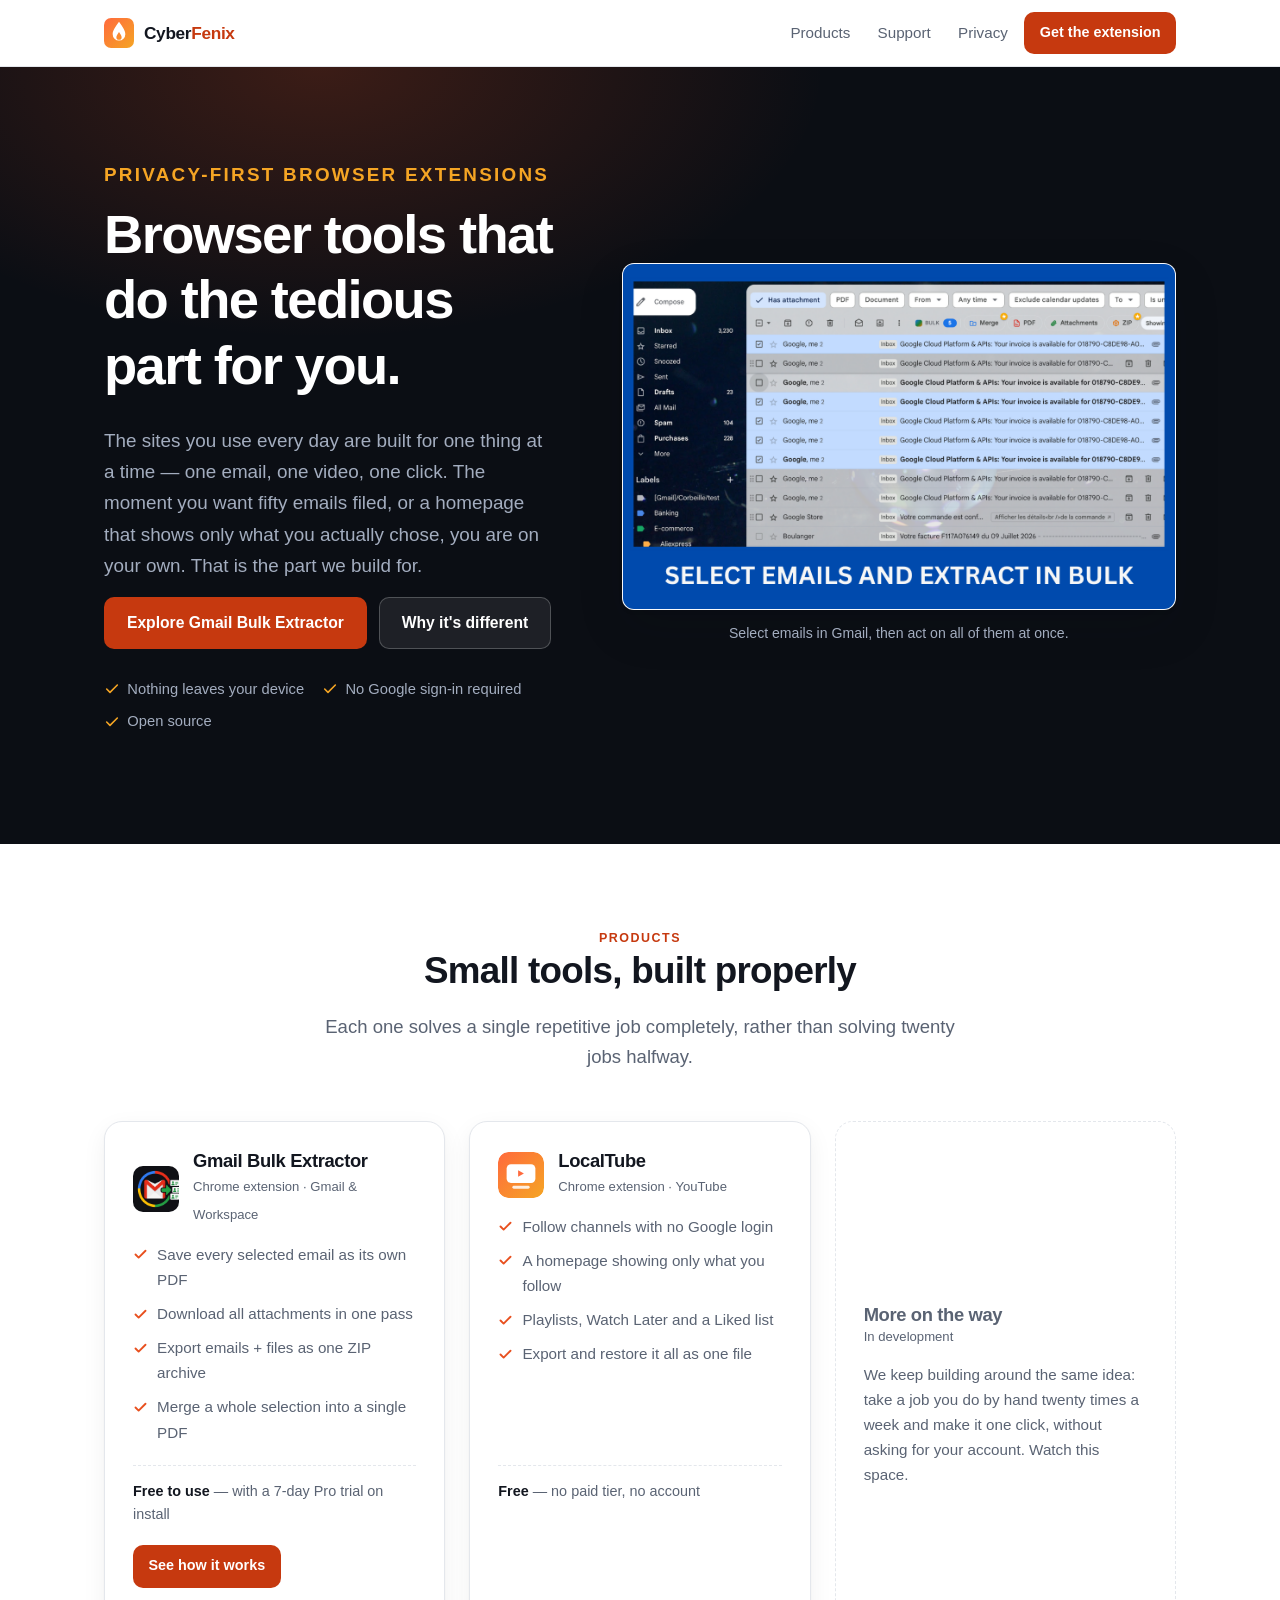
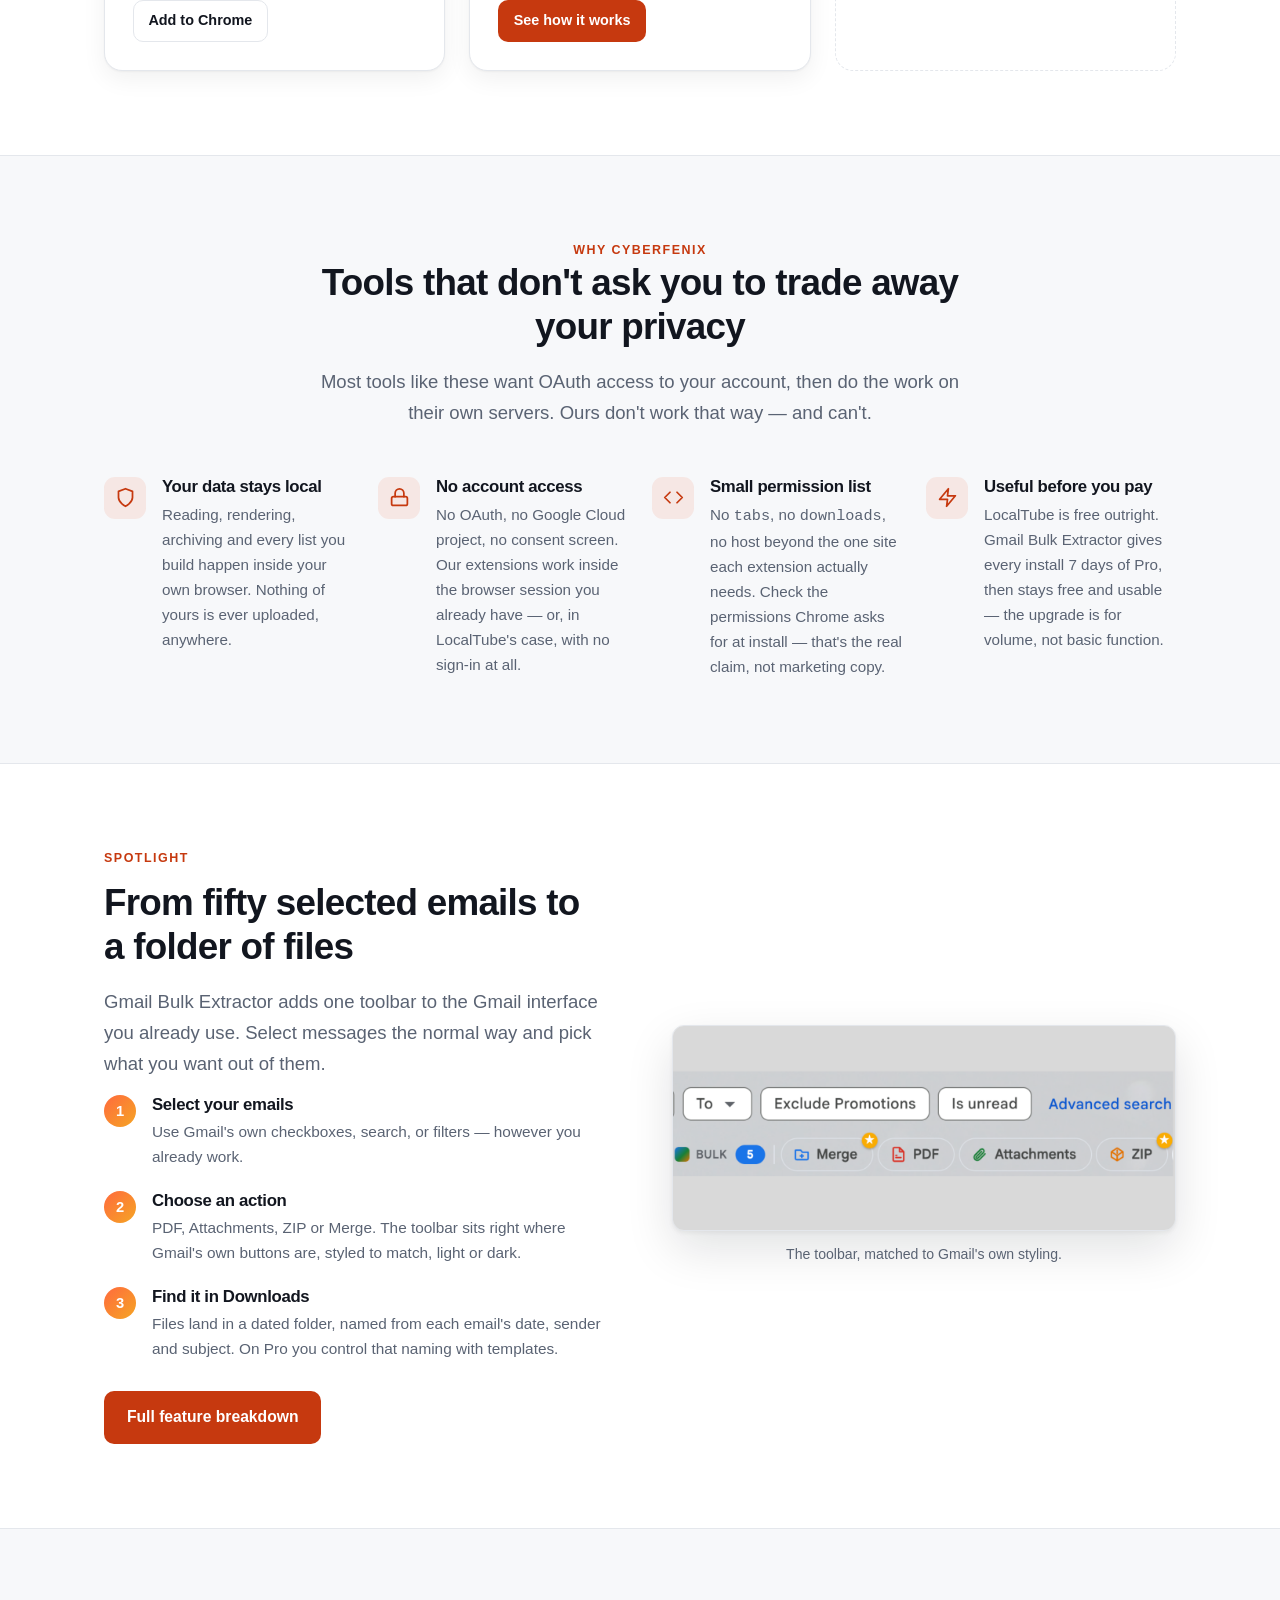
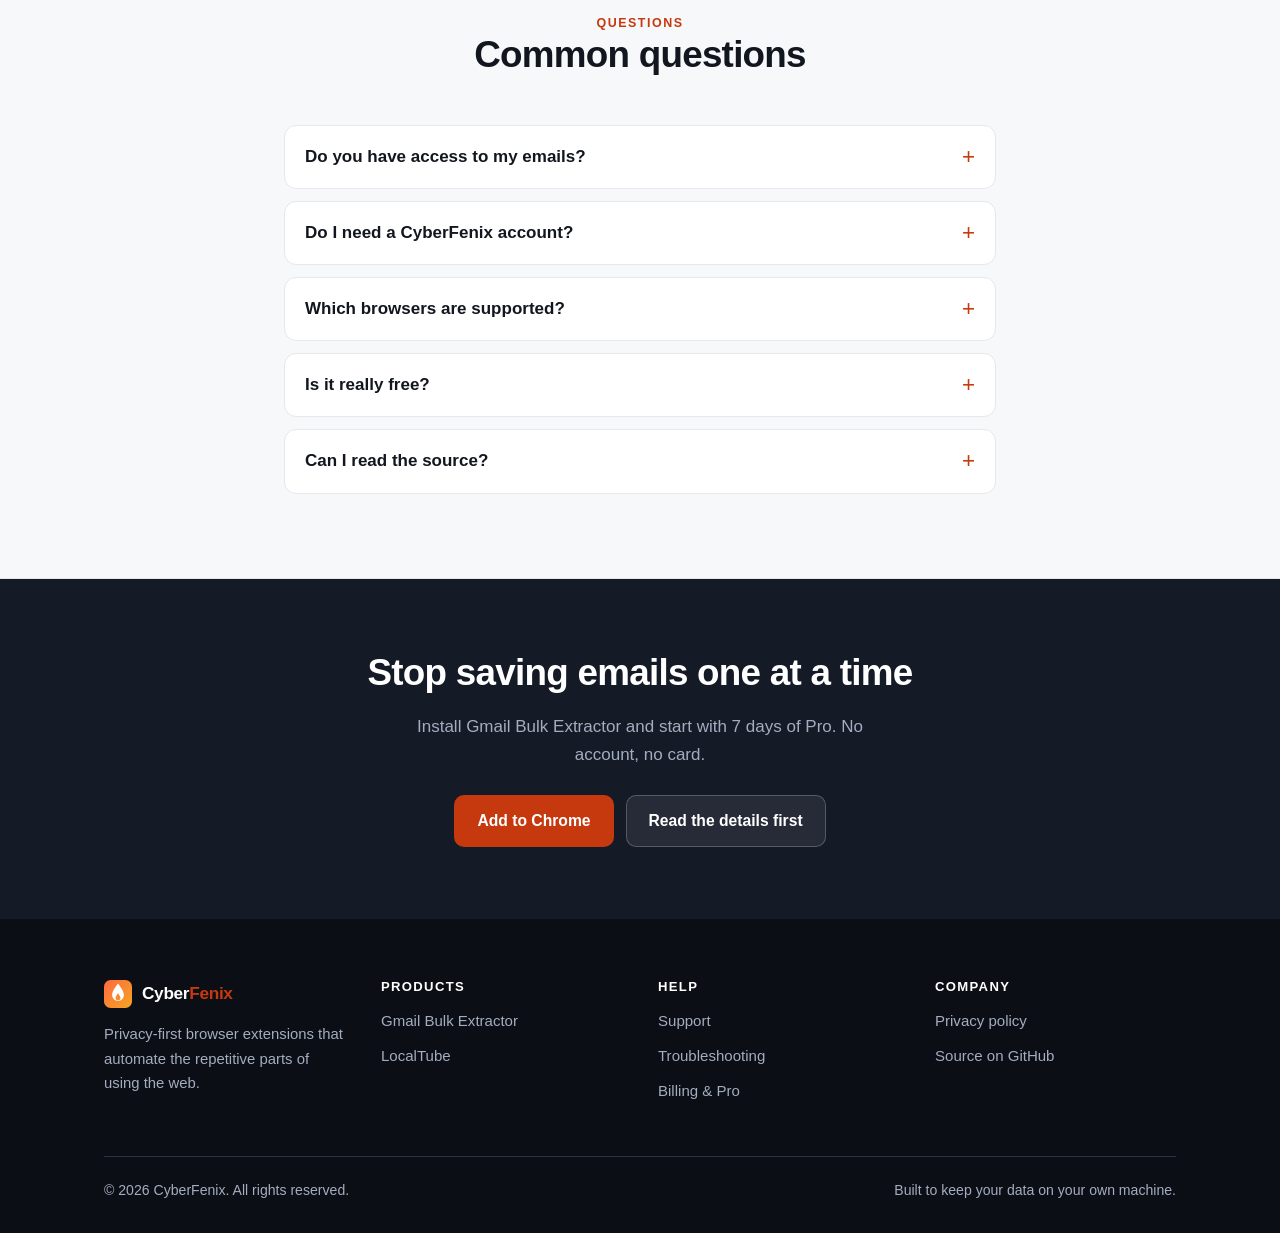
==== commit 5c755bec: "LocalTube: unpublish source links, add real screenshots Source isn't being released for now, so drop" ====
--- a/index.html
+++ b/index.html
@@ -129,7 +129,6 @@
           <p class="price"><b>Free</b> — no paid tier, no account</p>
           <div class="btn-row">
             <a class="btn btn-primary btn-sm" href="products/localtube/">See how it works</a>
-            <a class="btn btn-ghost btn-sm" href="https://github.com/cyber-fenix/localtube">Source</a>
           </div>
         </article>
 
@@ -180,9 +179,10 @@
             <svg width="21" height="21" viewBox="0 0 24 24" fill="none" stroke="currentColor" stroke-width="2" stroke-linecap="round" stroke-linejoin="round"><path d="m16 18 6-6-6-6M8 6l-6 6 6 6"/></svg>
           </span>
           <div>
-            <h3>Open source</h3>
-            <p>The whole extension is MIT-licensed and published on GitHub. Don't take our
-               word for the privacy claims — read the code.</p>
+            <h3>Small permission list</h3>
+            <p>No <code>tabs</code>, no <code>downloads</code>, no host beyond the one site
+               each extension actually needs. Check the permissions Chrome asks for at
+               install — that's the real claim, not marketing copy.</p>
           </div>
         </div>
         <div class="value">
@@ -273,9 +273,9 @@
         </details>
         <details>
           <summary>Can I read the source?</summary>
-          <p>Yes — both <a href="https://github.com/cyber-fenix/gmail-bulk-extractor">Gmail Bulk Extractor</a>
-             and <a href="https://github.com/cyber-fenix/localtube">LocalTube</a> are on GitHub
-             under the MIT licence, including the exact code that ships to the Web Store.</p>
+          <p><a href="https://github.com/cyber-fenix/gmail-bulk-extractor">Gmail Bulk Extractor</a> is
+             on GitHub under the MIT licence, including the exact code that ships to the Web Store.
+             LocalTube's source isn't public yet.</p>
         </details>
       </div>
     </div>
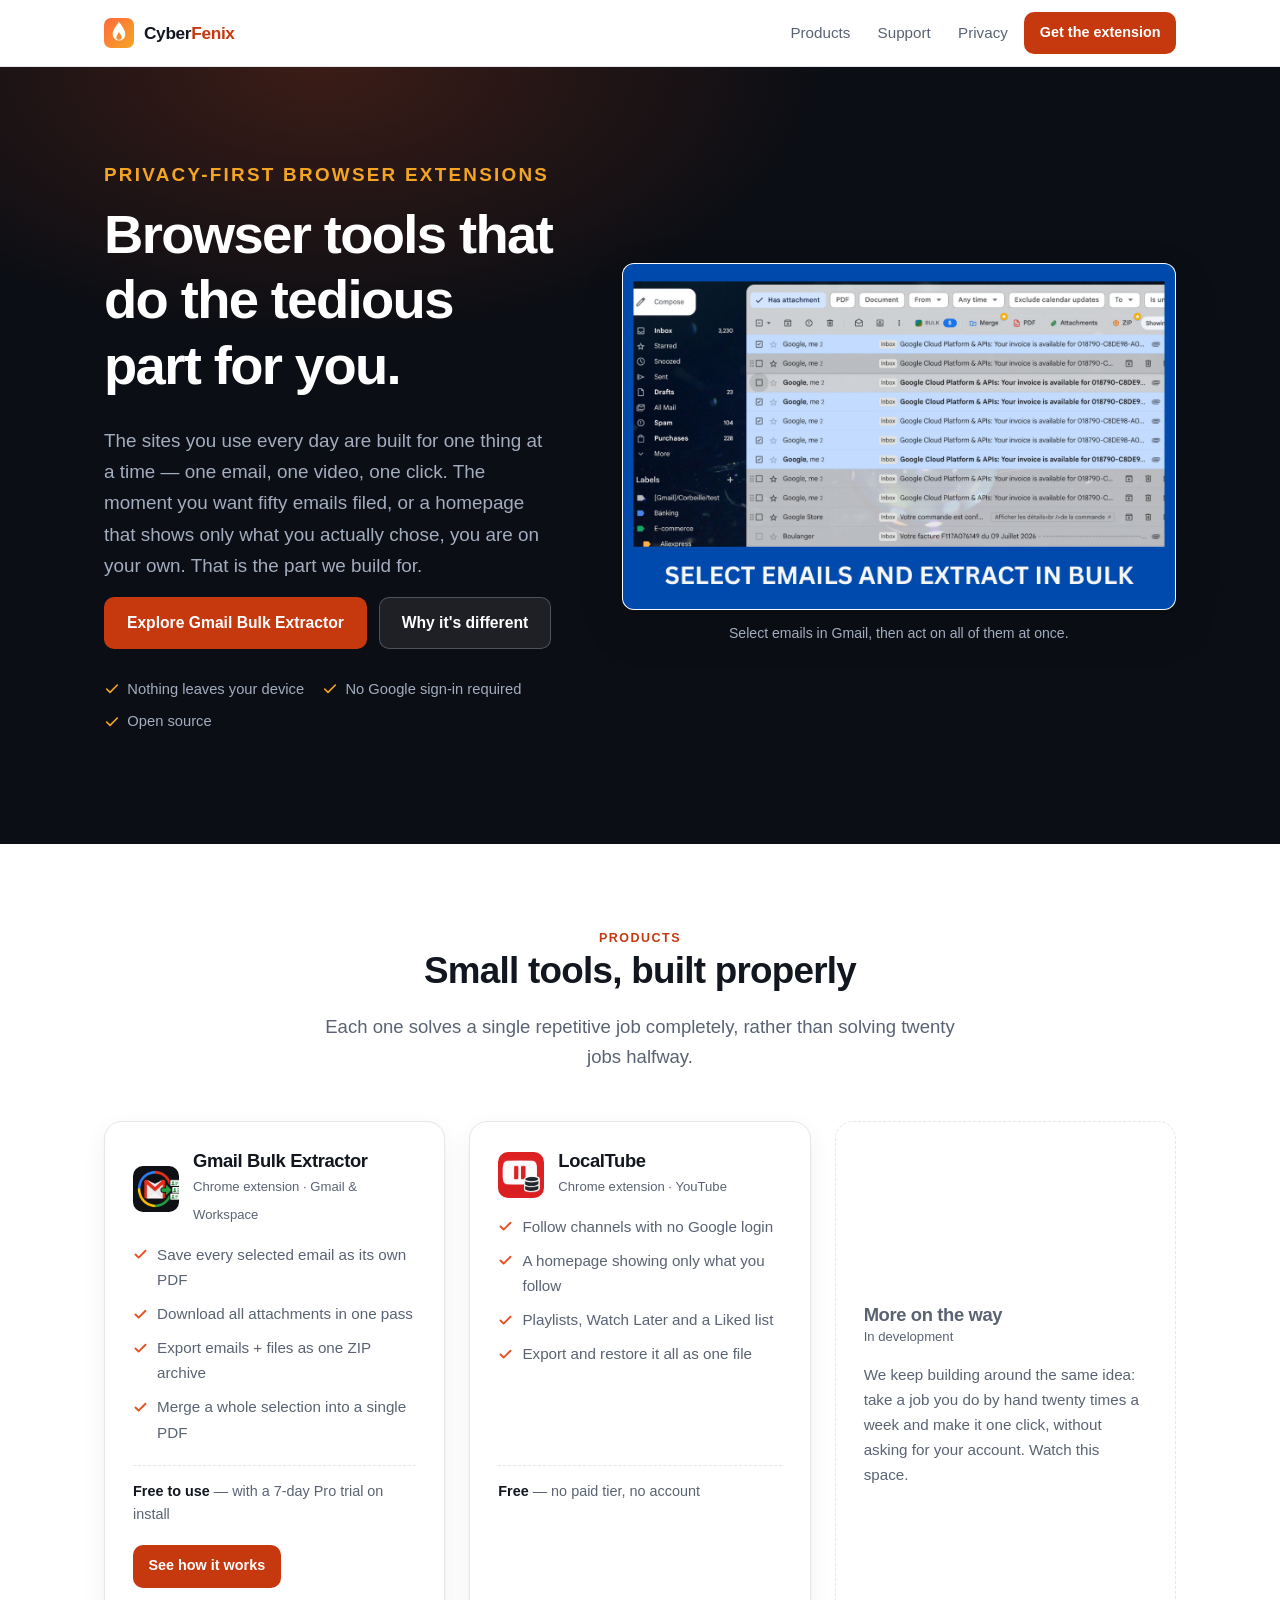
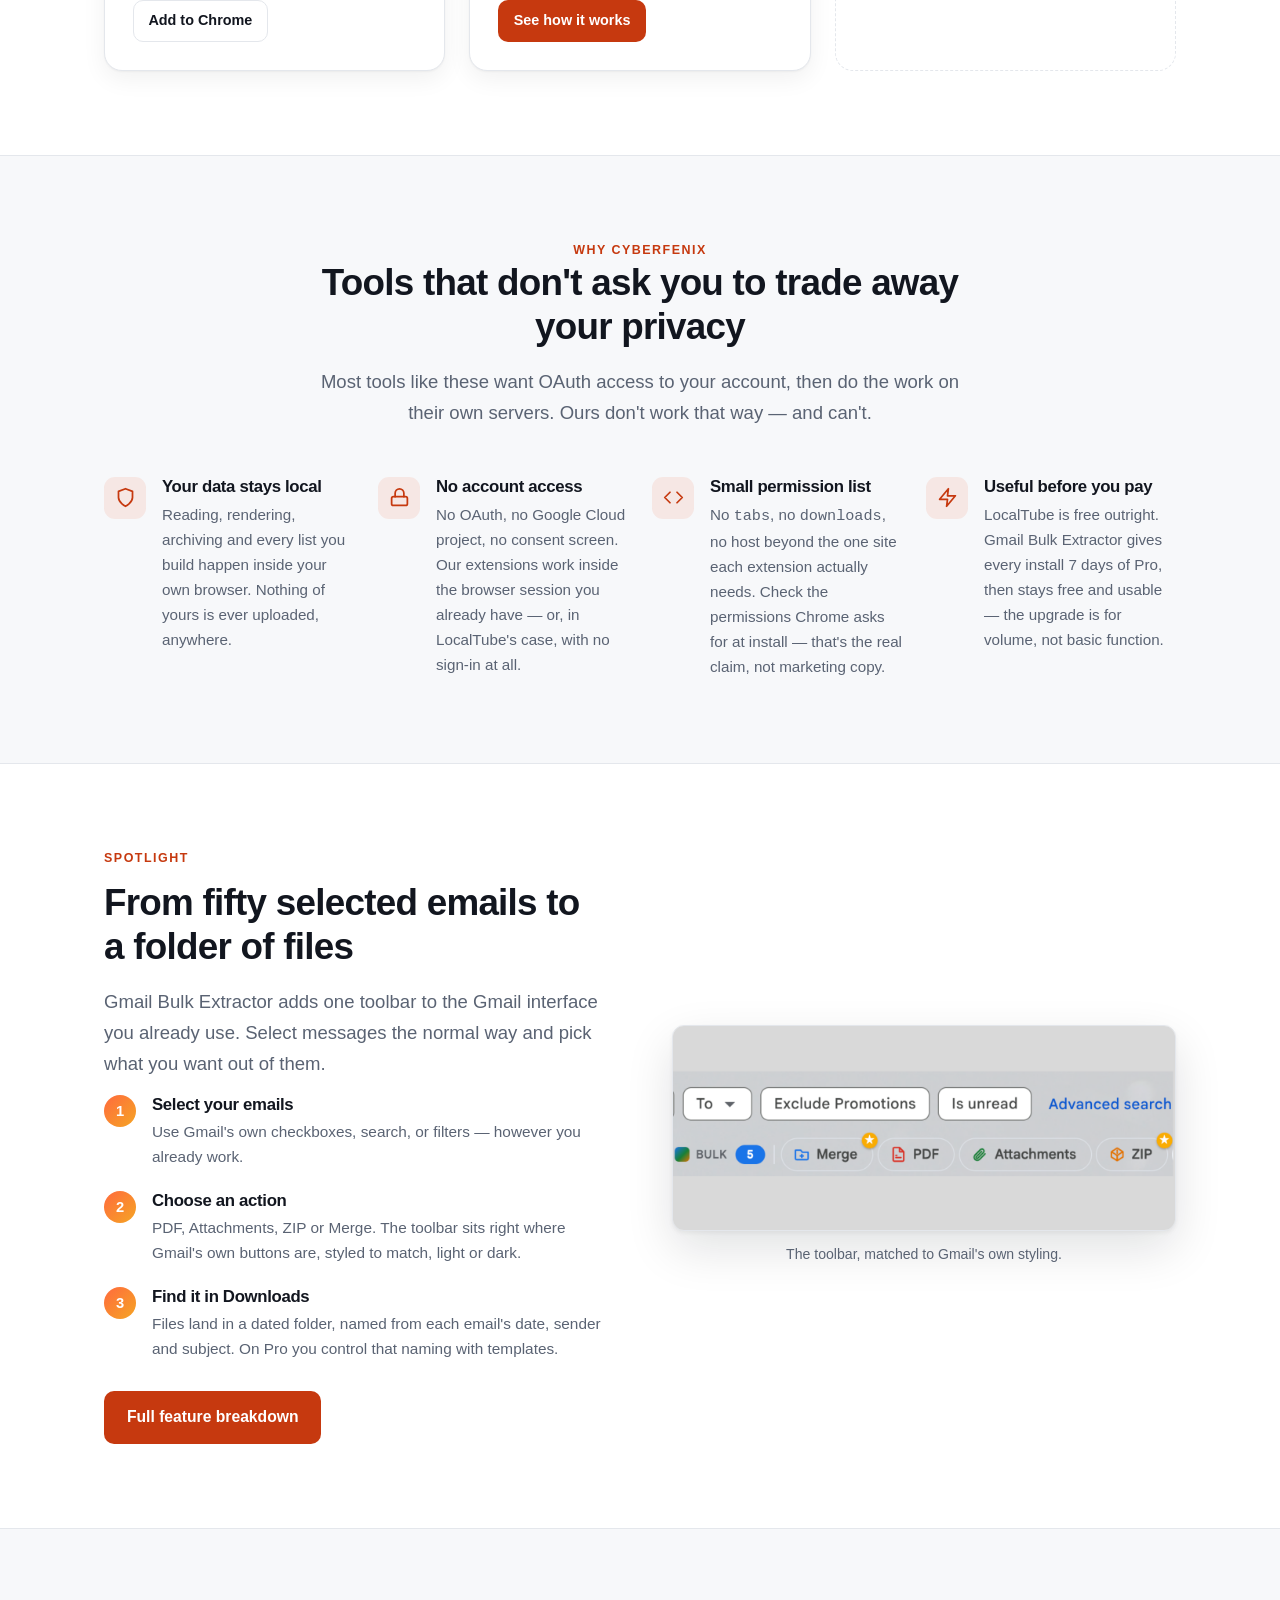
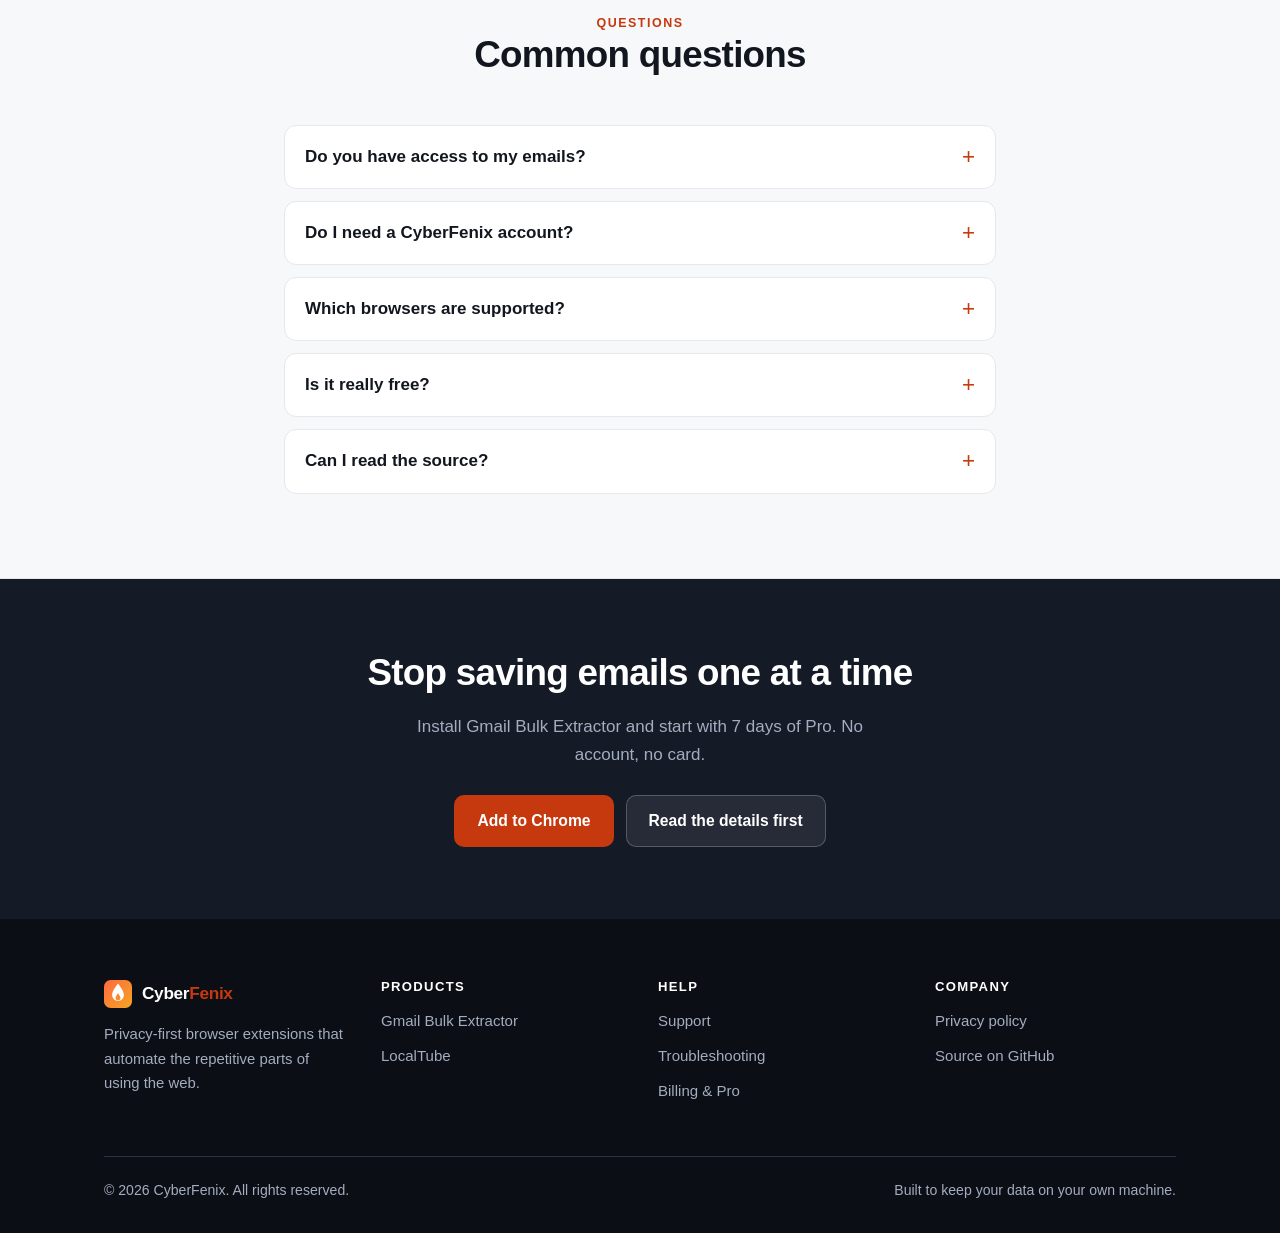
==== commit 89ba1cca: "LocalTube: use the real extension icon, refresh screenshots Swap the placeholder SVG icon for the ac" ====
--- a/index.html
+++ b/index.html
@@ -114,7 +114,7 @@
 
         <article class="card">
           <div class="card-head">
-            <img src="assets/img/localtube-icon.svg" width="46" height="46" alt="">
+            <img src="assets/img/localtube-icon.png" width="46" height="46" alt="">
             <div>
               <h3>LocalTube</h3>
               <span class="tag">Chrome extension · YouTube</span>
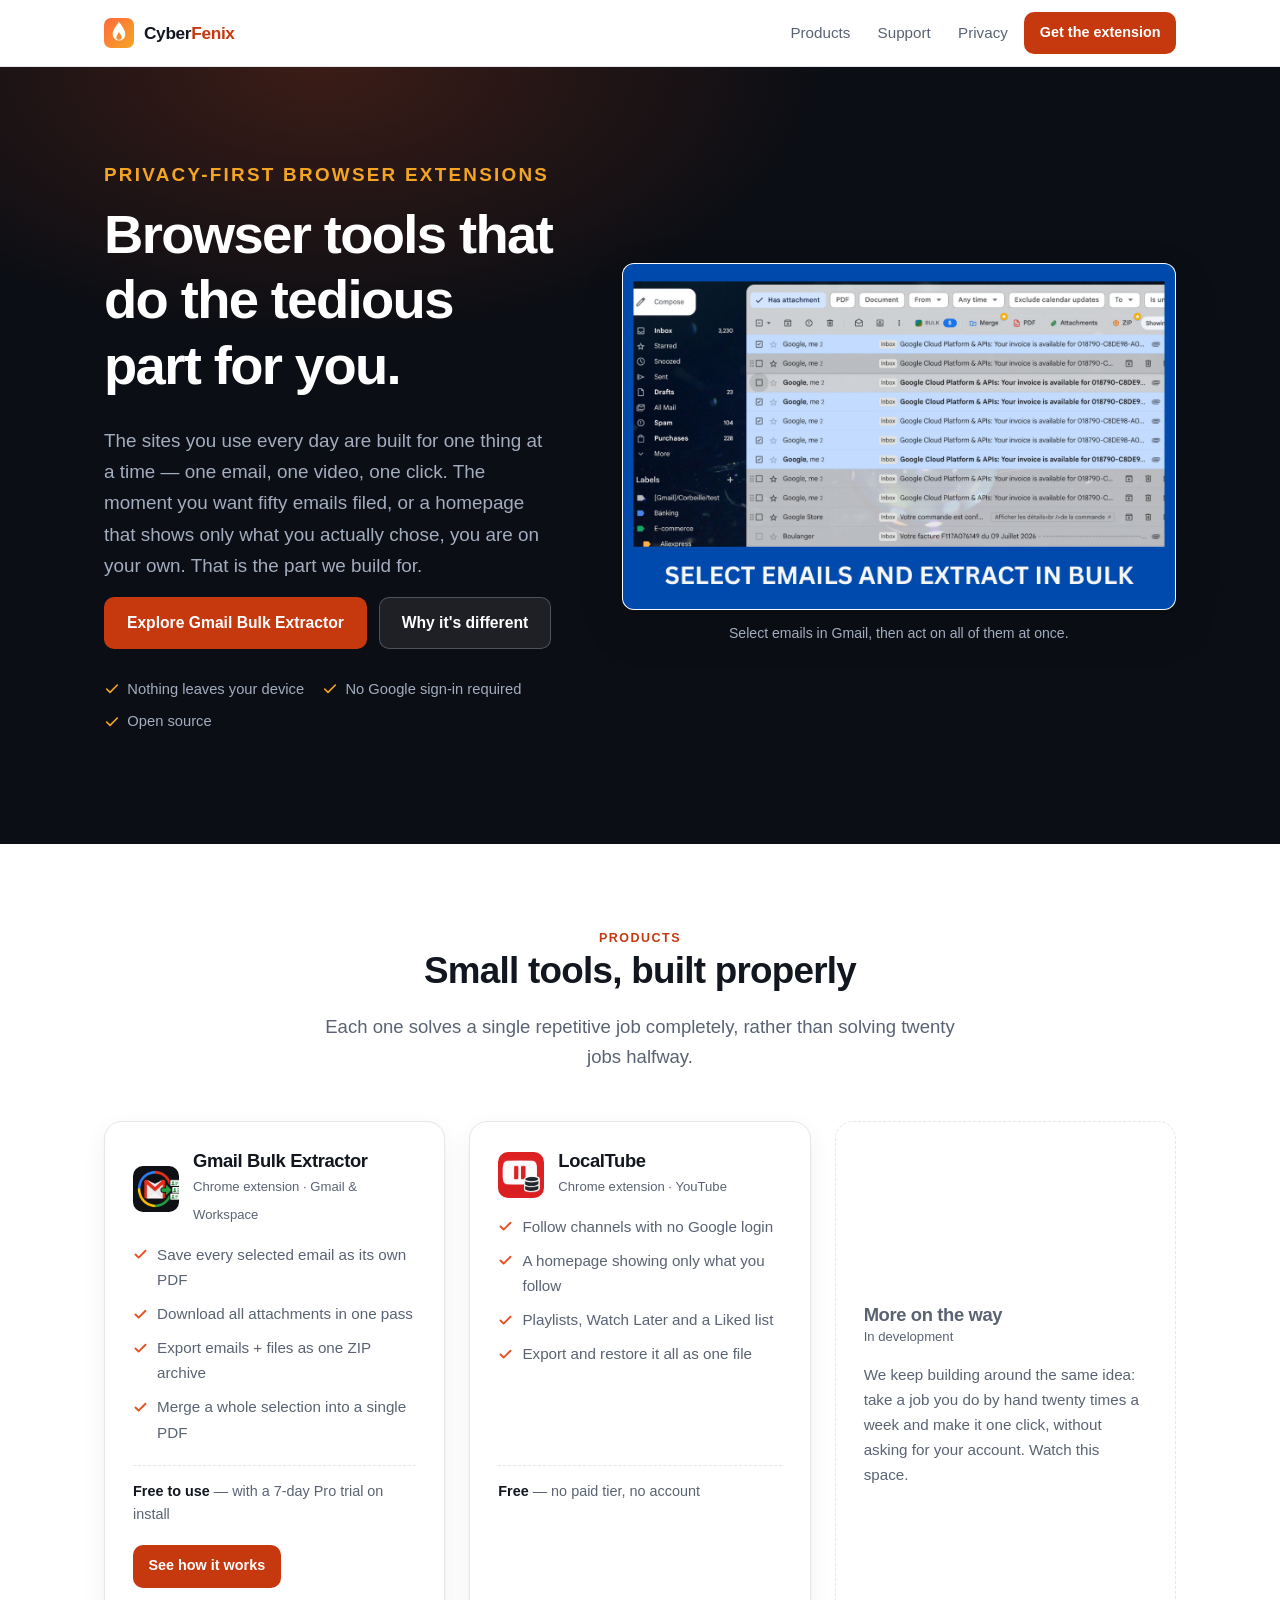
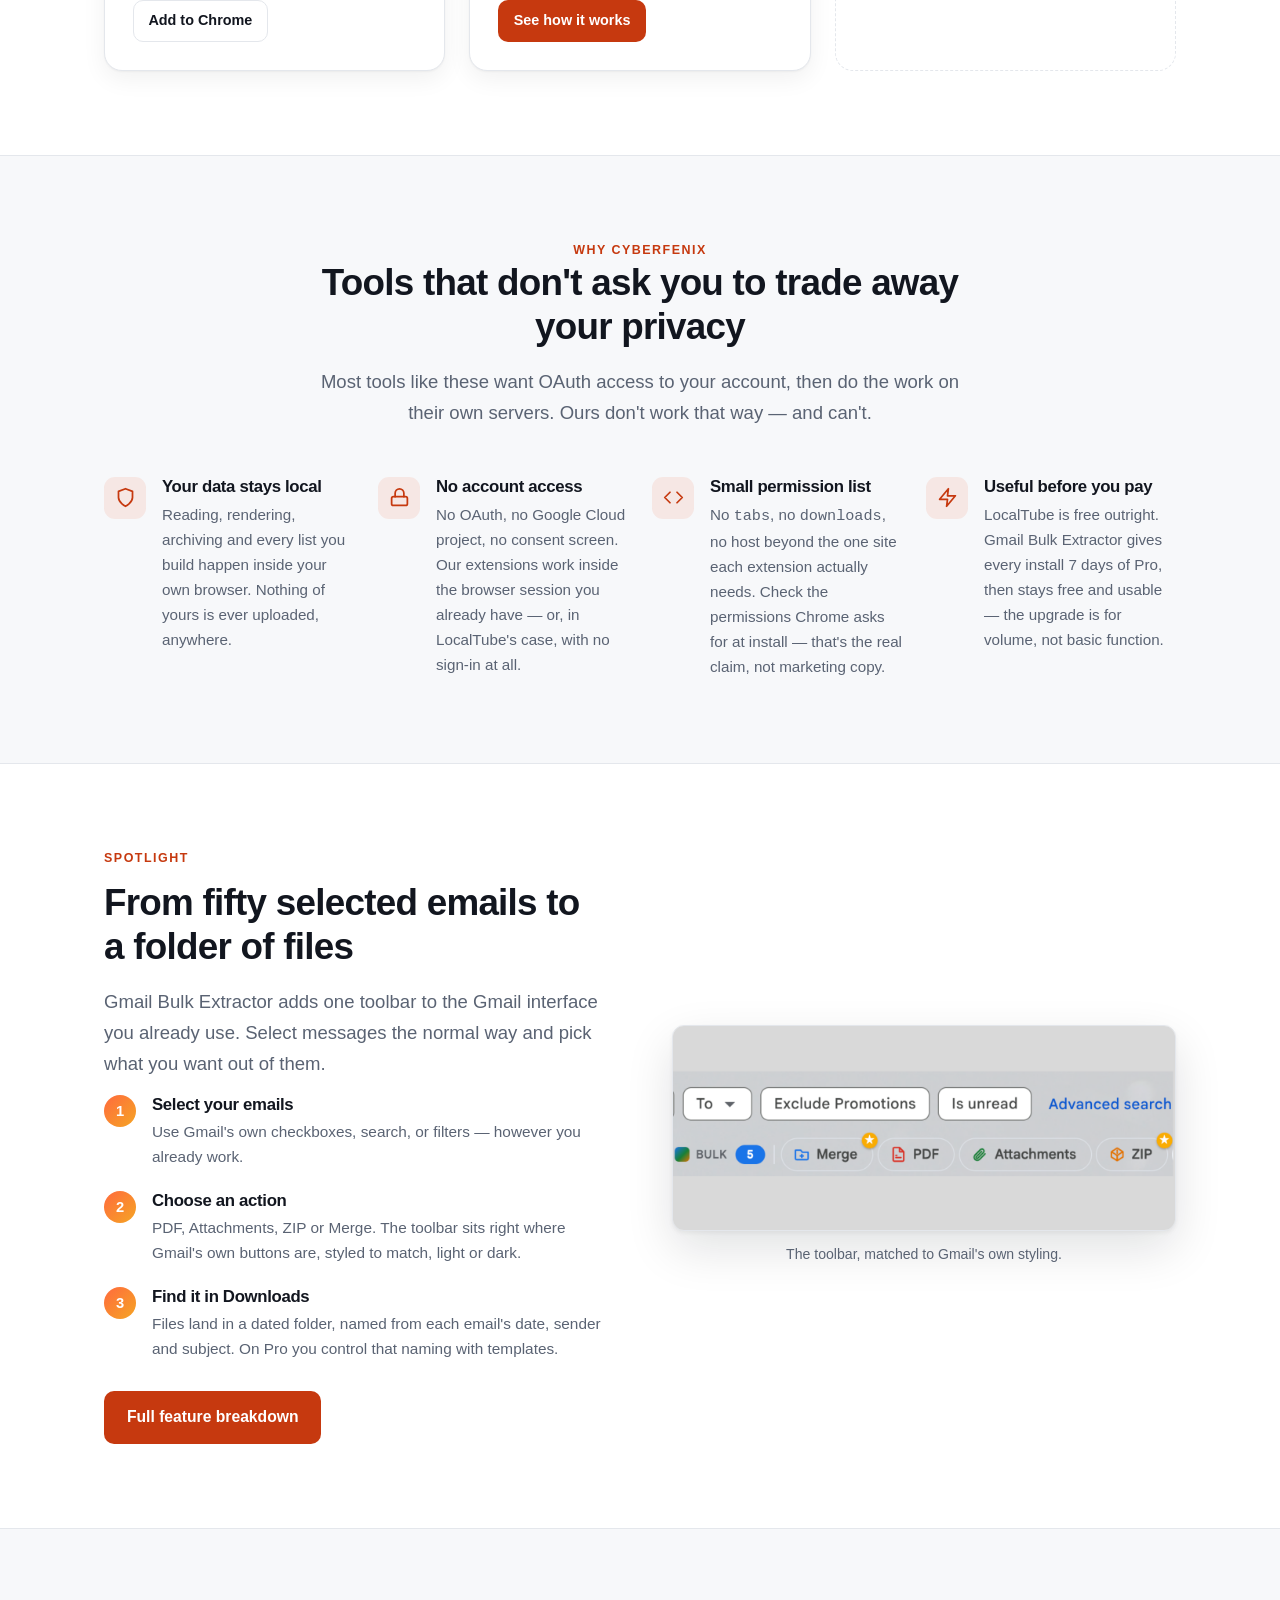
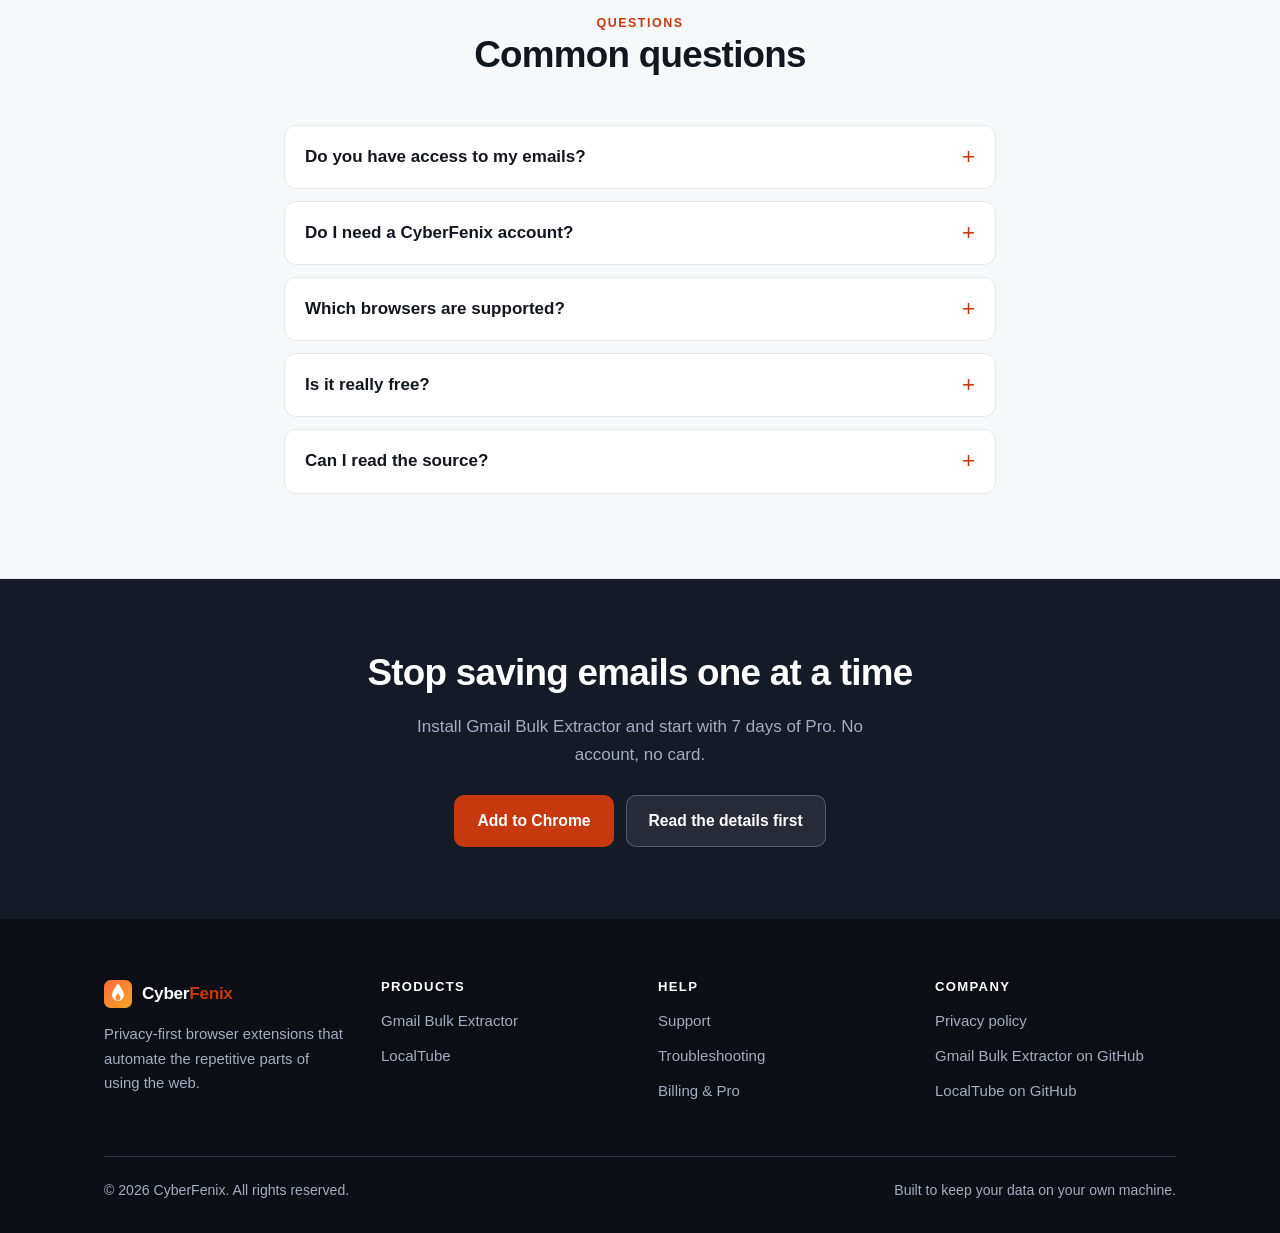
==== commit af330036: "LocalTube is open source: republish GitHub links site-wide Adds the repo link to the product page, h" ====
--- a/index.html
+++ b/index.html
@@ -273,9 +273,9 @@
         </details>
         <details>
           <summary>Can I read the source?</summary>
-          <p><a href="https://github.com/cyber-fenix/gmail-bulk-extractor">Gmail Bulk Extractor</a> is
-             on GitHub under the MIT licence, including the exact code that ships to the Web Store.
-             LocalTube's source isn't public yet.</p>
+          <p>Both are. <a href="https://github.com/cyber-fenix/gmail-bulk-extractor">Gmail Bulk Extractor</a>
+             and <a href="https://github.com/cyber-fenix/localtube">LocalTube</a> are on GitHub under
+             the MIT licence, including the exact code that ships to the Web Store.</p>
         </details>
       </div>
     </div>
@@ -330,7 +330,8 @@
         <h4>Company</h4>
         <ul>
           <li><a href="privacy/">Privacy policy</a></li>
-          <li><a href="https://github.com/cyber-fenix/gmail-bulk-extractor">Source on GitHub</a></li>
+          <li><a href="https://github.com/cyber-fenix/gmail-bulk-extractor">Gmail Bulk Extractor on GitHub</a></li>
+          <li><a href="https://github.com/cyber-fenix/localtube">LocalTube on GitHub</a></li>
         </ul>
       </div>
     </div>
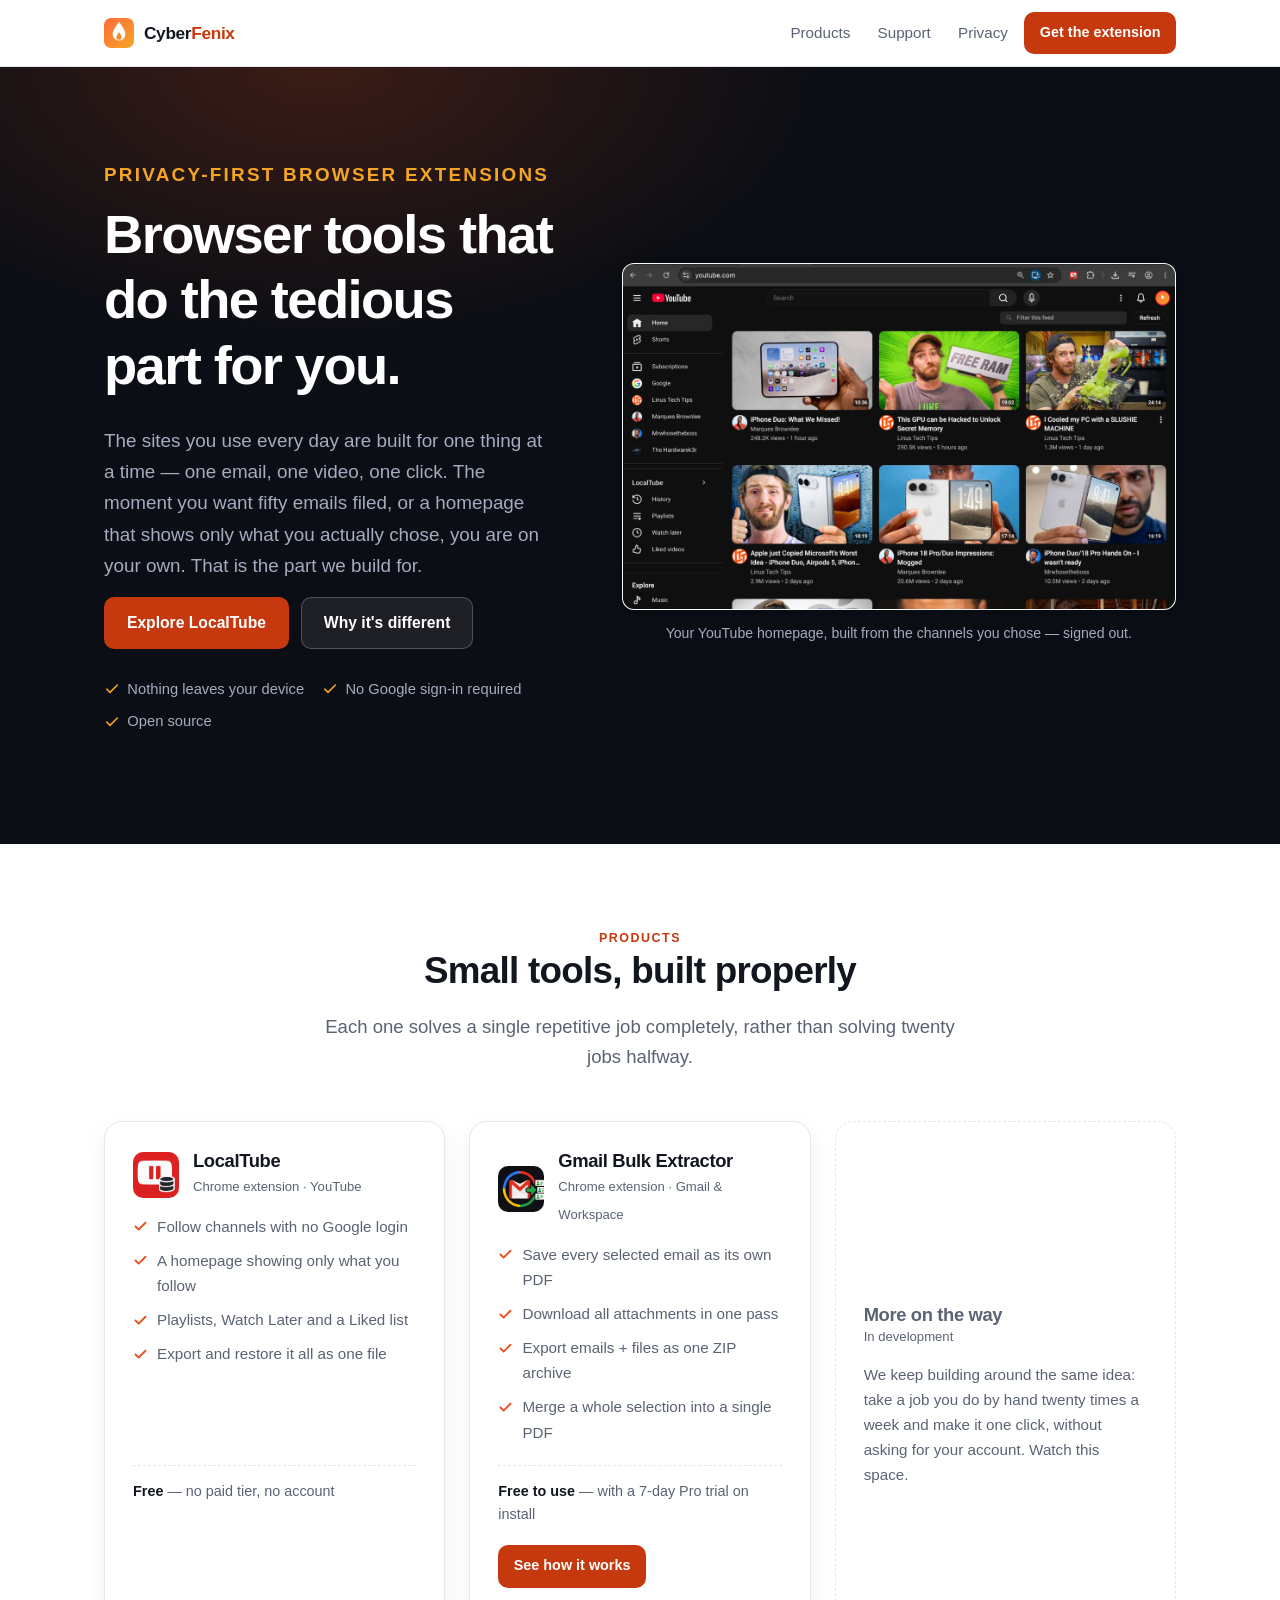
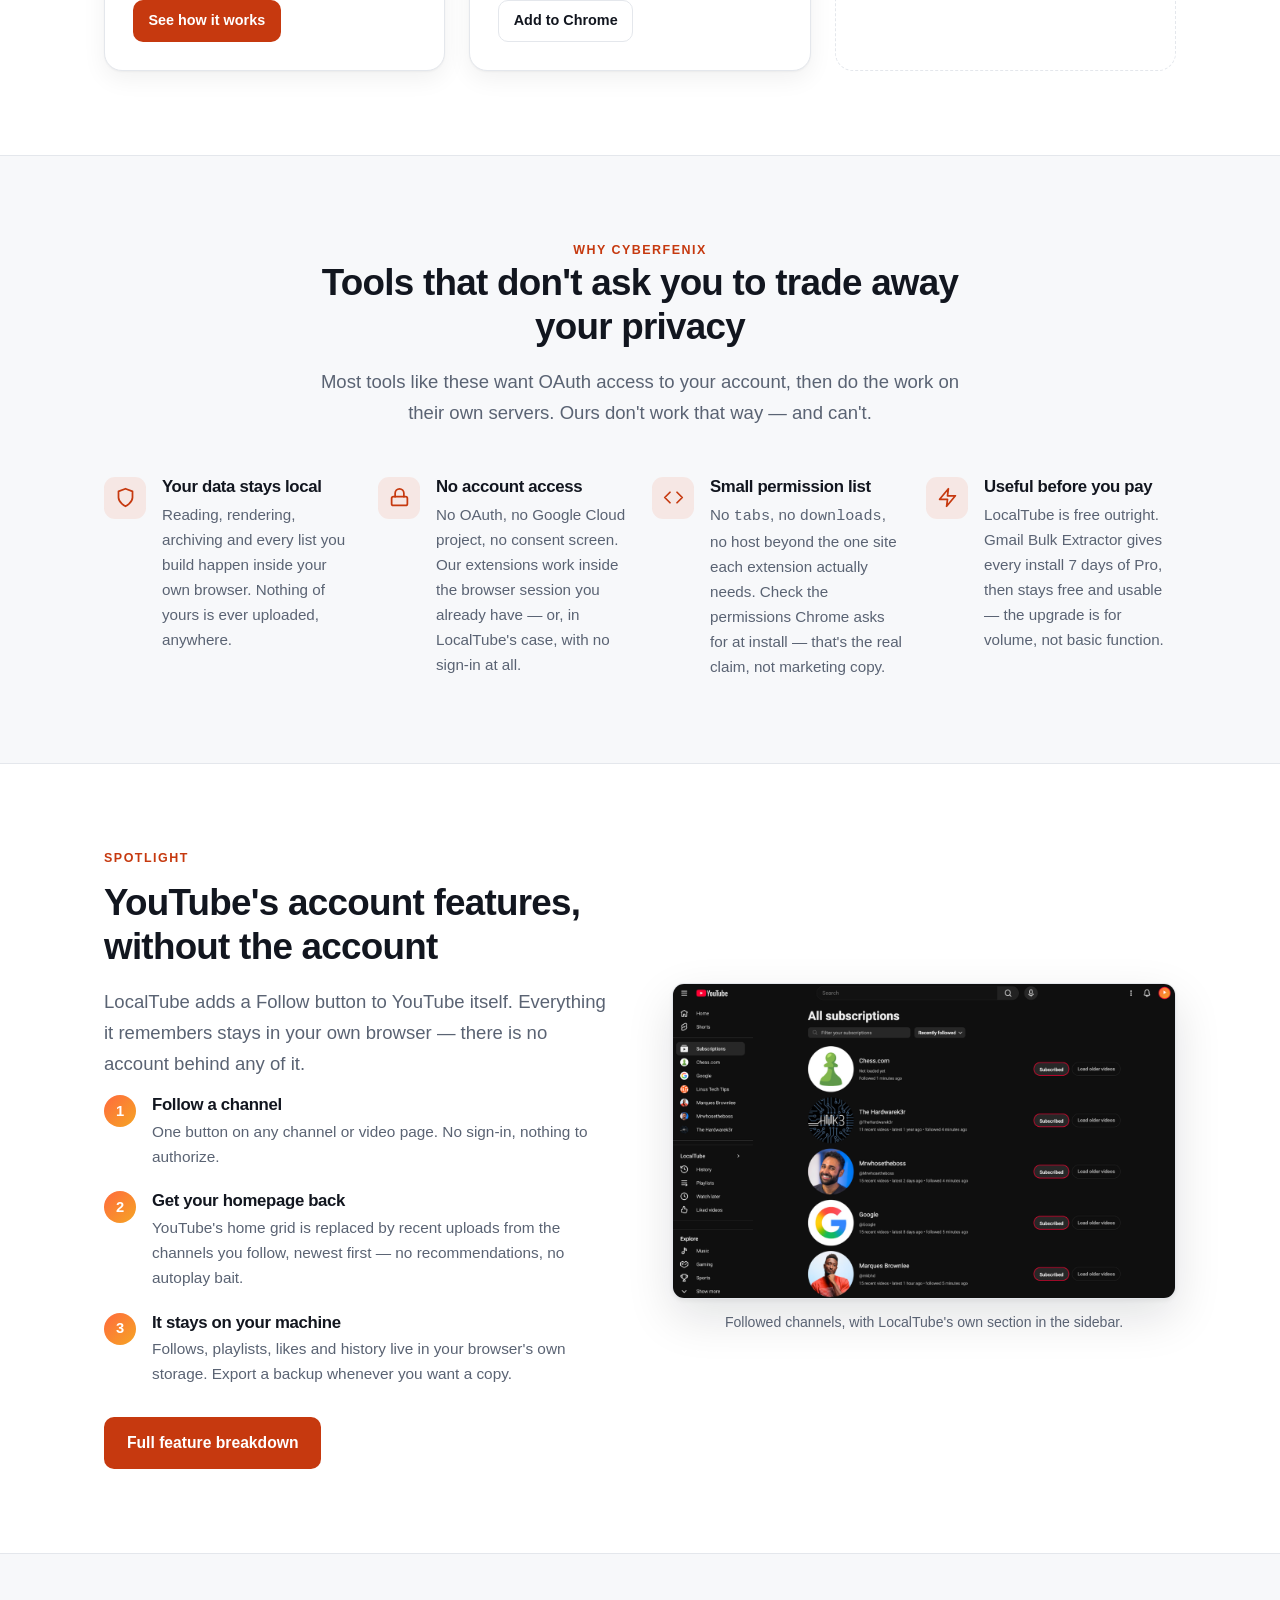
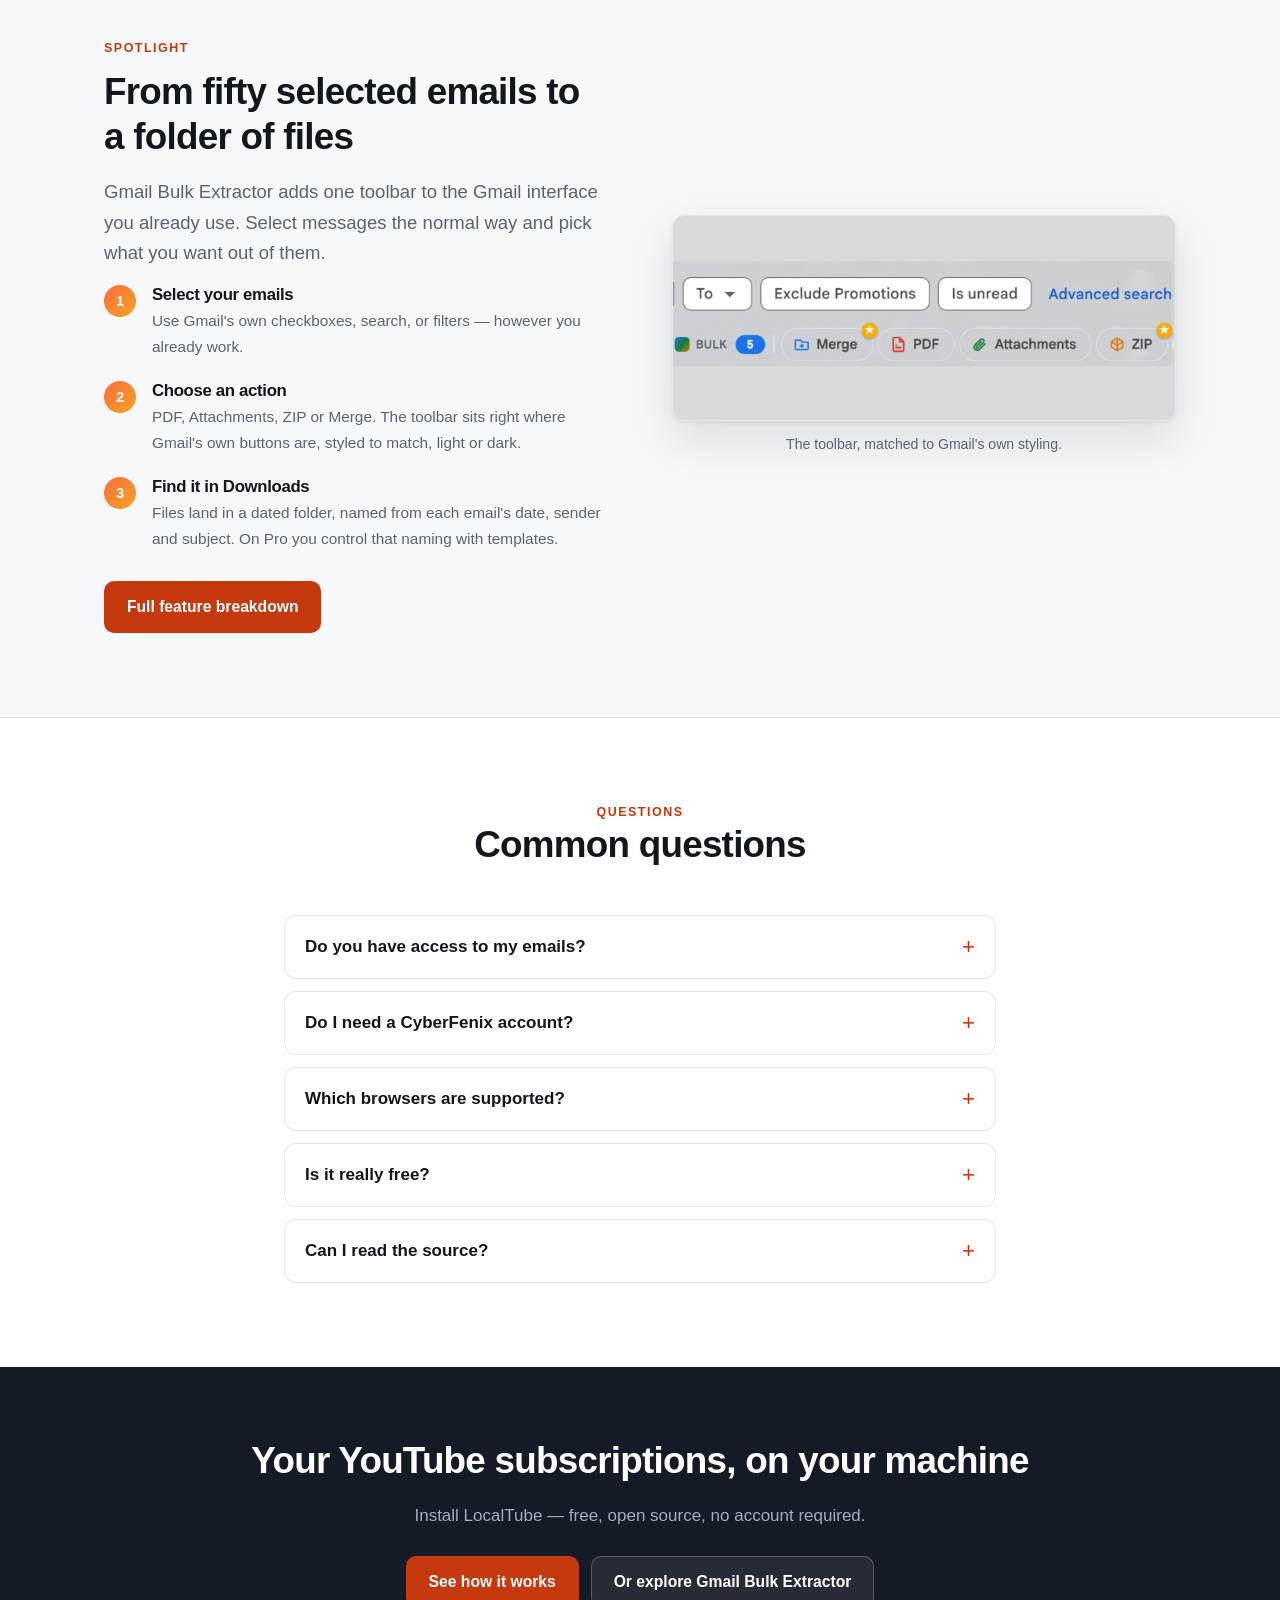
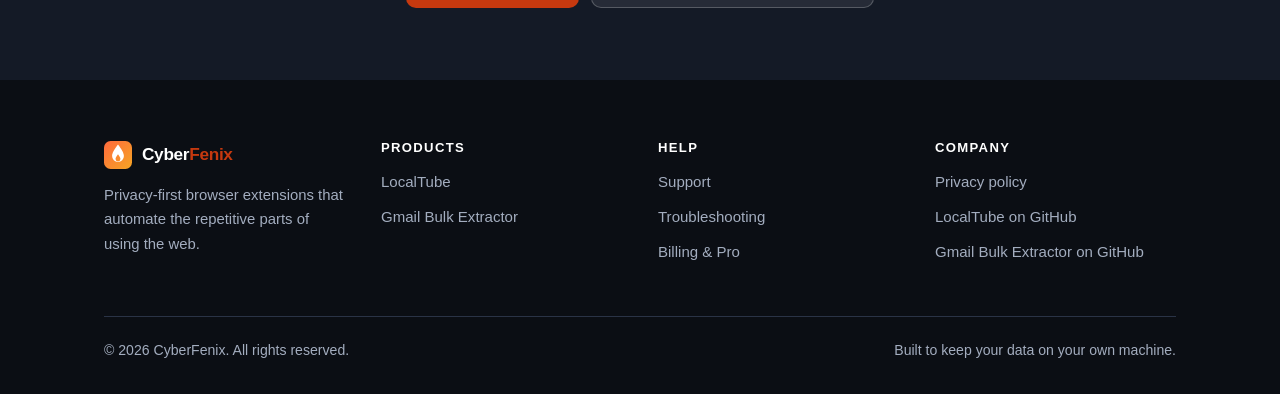
==== commit dda4efd0: "Make LocalTube the primary product across the site Swaps hero, product-grid order, spotlight section" ====
--- a/index.html
+++ b/index.html
@@ -4,7 +4,7 @@
 <meta charset="utf-8">
 <meta name="viewport" content="width=device-width, initial-scale=1">
 <title>CyberFenix — Browser tools that do the tedious part for you</title>
-<meta name="description" content="CyberFenix builds privacy-first browser extensions that do the repetitive parts of the web for you — bulk-saving Gmail emails as PDFs, and using YouTube with local subscriptions and playlists — without giving any app access to your account.">
+<meta name="description" content="CyberFenix builds privacy-first browser extensions that do the repetitive parts of the web for you — using YouTube with local subscriptions and playlists, and bulk-saving Gmail emails as PDFs — without giving any app access to your account.">
 <link rel="canonical" href="https://cyber-fenix.github.io/">
 <link rel="icon" href="assets/img/logo.svg" type="image/svg+xml">
 <link rel="apple-touch-icon" href="assets/img/apple-touch-icon.png">
@@ -37,7 +37,7 @@
       <a href="#products">Products</a>
       <a href="support/">Support</a>
       <a href="privacy/">Privacy</a>
-      <a class="btn btn-primary btn-sm" href="products/gmail-bulk-extractor/">Get the extension</a>
+      <a class="btn btn-primary btn-sm" href="products/localtube/">Get the extension</a>
     </nav>
   </div>
 </header>
@@ -54,7 +54,7 @@
            that shows only what you actually chose, you are on your own. That is the
            part we build for.</p>
         <div class="btn-row">
-          <a class="btn btn-primary" href="products/gmail-bulk-extractor/">Explore Gmail Bulk Extractor</a>
+          <a class="btn btn-primary" href="products/localtube/">Explore LocalTube</a>
           <a class="btn btn-on-ink" href="#why">Why it's different</a>
         </div>
         <ul class="hero-badges">
@@ -73,9 +73,9 @@
         </ul>
       </div>
       <figure class="shot">
-        <img src="assets/img/gbe-hero.png" width="1280" height="800"
-             alt="Gmail inbox with several emails selected and the CyberFenix toolbar showing PDF, Attachments, ZIP and Merge buttons">
-        <figcaption>Select emails in Gmail, then act on all of them at once.</figcaption>
+        <img src="assets/img/localtube-shot-home.png" width="1280" height="800"
+             alt="A YouTube homepage showing only videos from followed channels, with a LocalTube section added to the sidebar">
+        <figcaption>Your YouTube homepage, built from the channels you chose — signed out.</figcaption>
       </figure>
     </div>
   </section>
@@ -90,6 +90,26 @@
       </div>
 
       <div class="grid grid-3">
+
+        <article class="card">
+          <div class="card-head">
+            <img src="assets/img/localtube-icon.png" width="46" height="46" alt="">
+            <div>
+              <h3>LocalTube</h3>
+              <span class="tag">Chrome extension · YouTube</span>
+            </div>
+          </div>
+          <ul>
+            <li><svg width="15" height="15" viewBox="0 0 24 24" fill="none" stroke="currentColor" stroke-width="3" stroke-linecap="round" stroke-linejoin="round" aria-hidden="true"><path d="M20 6 9 17l-5-5"/></svg> Follow channels with no Google login</li>
+            <li><svg width="15" height="15" viewBox="0 0 24 24" fill="none" stroke="currentColor" stroke-width="3" stroke-linecap="round" stroke-linejoin="round" aria-hidden="true"><path d="M20 6 9 17l-5-5"/></svg> A homepage showing only what you follow</li>
+            <li><svg width="15" height="15" viewBox="0 0 24 24" fill="none" stroke="currentColor" stroke-width="3" stroke-linecap="round" stroke-linejoin="round" aria-hidden="true"><path d="M20 6 9 17l-5-5"/></svg> Playlists, Watch Later and a Liked list</li>
+            <li><svg width="15" height="15" viewBox="0 0 24 24" fill="none" stroke="currentColor" stroke-width="3" stroke-linecap="round" stroke-linejoin="round" aria-hidden="true"><path d="M20 6 9 17l-5-5"/></svg> Export and restore it all as one file</li>
+          </ul>
+          <p class="price"><b>Free</b> — no paid tier, no account</p>
+          <div class="btn-row">
+            <a class="btn btn-primary btn-sm" href="products/localtube/">See how it works</a>
+          </div>
+        </article>
 
         <article class="card">
           <div class="card-head">
@@ -112,26 +132,6 @@
           </div>
         </article>
 
-        <article class="card">
-          <div class="card-head">
-            <img src="assets/img/localtube-icon.png" width="46" height="46" alt="">
-            <div>
-              <h3>LocalTube</h3>
-              <span class="tag">Chrome extension · YouTube</span>
-            </div>
-          </div>
-          <ul>
-            <li><svg width="15" height="15" viewBox="0 0 24 24" fill="none" stroke="currentColor" stroke-width="3" stroke-linecap="round" stroke-linejoin="round" aria-hidden="true"><path d="M20 6 9 17l-5-5"/></svg> Follow channels with no Google login</li>
-            <li><svg width="15" height="15" viewBox="0 0 24 24" fill="none" stroke="currentColor" stroke-width="3" stroke-linecap="round" stroke-linejoin="round" aria-hidden="true"><path d="M20 6 9 17l-5-5"/></svg> A homepage showing only what you follow</li>
-            <li><svg width="15" height="15" viewBox="0 0 24 24" fill="none" stroke="currentColor" stroke-width="3" stroke-linecap="round" stroke-linejoin="round" aria-hidden="true"><path d="M20 6 9 17l-5-5"/></svg> Playlists, Watch Later and a Liked list</li>
-            <li><svg width="15" height="15" viewBox="0 0 24 24" fill="none" stroke="currentColor" stroke-width="3" stroke-linecap="round" stroke-linejoin="round" aria-hidden="true"><path d="M20 6 9 17l-5-5"/></svg> Export and restore it all as one file</li>
-          </ul>
-          <p class="price"><b>Free</b> — no paid tier, no account</p>
-          <div class="btn-row">
-            <a class="btn btn-primary btn-sm" href="products/localtube/">See how it works</a>
-          </div>
-        </article>
-
         <article class="card card-soon">
           <h3>More on the way</h3>
           <p class="tag" style="margin-bottom:14px">In development</p>
@@ -203,6 +203,47 @@
     <div class="wrap split">
       <div>
         <p class="eyebrow">Spotlight</p>
+        <h2>YouTube's account features, without the account</h2>
+        <p class="lede">LocalTube adds a Follow button to YouTube itself. Everything it
+           remembers stays in your own browser — there is no account behind any of it.</p>
+        <ol class="steps">
+          <li>
+            <div>
+              <h3>Follow a channel</h3>
+              <p>One button on any channel or video page. No sign-in, nothing to authorize.</p>
+            </div>
+          </li>
+          <li>
+            <div>
+              <h3>Get your homepage back</h3>
+              <p>YouTube's home grid is replaced by recent uploads from the channels you
+                 follow, newest first — no recommendations, no autoplay bait.</p>
+            </div>
+          </li>
+          <li>
+            <div>
+              <h3>It stays on your machine</h3>
+              <p>Follows, playlists, likes and history live in your browser's own storage.
+                 Export a backup whenever you want a copy.</p>
+            </div>
+          </li>
+        </ol>
+        <div class="btn-row" style="margin-top:30px">
+          <a class="btn btn-primary" href="products/localtube/">Full feature breakdown</a>
+        </div>
+      </div>
+      <figure class="shot media">
+        <img src="assets/img/localtube-shot-subscriptions.png" width="1280" height="800"
+             alt="LocalTube's Subscriptions page listing followed YouTube channels, laid out like YouTube's own">
+        <figcaption>Followed channels, with LocalTube's own section in the sidebar.</figcaption>
+      </figure>
+    </div>
+  </section>
+
+  <section class="section section-alt">
+    <div class="wrap split">
+      <div>
+        <p class="eyebrow">Spotlight</p>
         <h2>From fifty selected emails to a folder of files</h2>
         <p class="lede">Gmail Bulk Extractor adds one toolbar to the Gmail interface you
            already use. Select messages the normal way and pick what you want out of them.</p>
@@ -240,7 +281,7 @@
     </div>
   </section>
 
-  <section class="section section-alt">
+  <section class="section">
     <div class="wrap wrap-narrow">
       <div class="section-head">
         <p class="eyebrow">Questions</p>
@@ -273,9 +314,10 @@
         </details>
         <details>
           <summary>Can I read the source?</summary>
-          <p>Both are. <a href="https://github.com/cyber-fenix/gmail-bulk-extractor">Gmail Bulk Extractor</a>
-             and <a href="https://github.com/cyber-fenix/localtube">LocalTube</a> are on GitHub under
-             the MIT licence, including the exact code that ships to the Web Store.</p>
+          <p>Both are. <a href="https://github.com/cyber-fenix/localtube">LocalTube</a>
+             and <a href="https://github.com/cyber-fenix/gmail-bulk-extractor">Gmail Bulk Extractor</a>
+             are on GitHub under the MIT licence, including the exact code that ships to the
+             Web Store.</p>
         </details>
       </div>
     </div>
@@ -283,11 +325,11 @@
 
   <section class="cta-band">
     <div class="wrap">
-      <h2>Stop saving emails one at a time</h2>
-      <p>Install Gmail Bulk Extractor and start with 7 days of Pro. No account, no card.</p>
+      <h2>Your YouTube subscriptions, on your machine</h2>
+      <p>Install LocalTube — free, open source, no account required.</p>
       <div class="btn-row btn-row-center" style="margin-top:26px">
-        <a class="btn btn-primary" href="https://chromewebstore.google.com/detail/gmail-bulk-extractor/kiplmkbhobmlolkeodgophegcdphiolp">Add to Chrome</a>
-        <a class="btn btn-on-ink" href="products/gmail-bulk-extractor/">Read the details first</a>
+        <a class="btn btn-primary" href="products/localtube/">See how it works</a>
+        <a class="btn btn-on-ink" href="products/gmail-bulk-extractor/">Or explore Gmail Bulk Extractor</a>
       </div>
     </div>
   </section>
@@ -314,8 +356,8 @@
       <div>
         <h4>Products</h4>
         <ul>
+          <li><a href="products/localtube/">LocalTube</a></li>
           <li><a href="products/gmail-bulk-extractor/">Gmail Bulk Extractor</a></li>
-          <li><a href="products/localtube/">LocalTube</a></li>
         </ul>
       </div>
       <div>
@@ -330,8 +372,8 @@
         <h4>Company</h4>
         <ul>
           <li><a href="privacy/">Privacy policy</a></li>
+          <li><a href="https://github.com/cyber-fenix/localtube">LocalTube on GitHub</a></li>
           <li><a href="https://github.com/cyber-fenix/gmail-bulk-extractor">Gmail Bulk Extractor on GitHub</a></li>
-          <li><a href="https://github.com/cyber-fenix/localtube">LocalTube on GitHub</a></li>
         </ul>
       </div>
     </div>
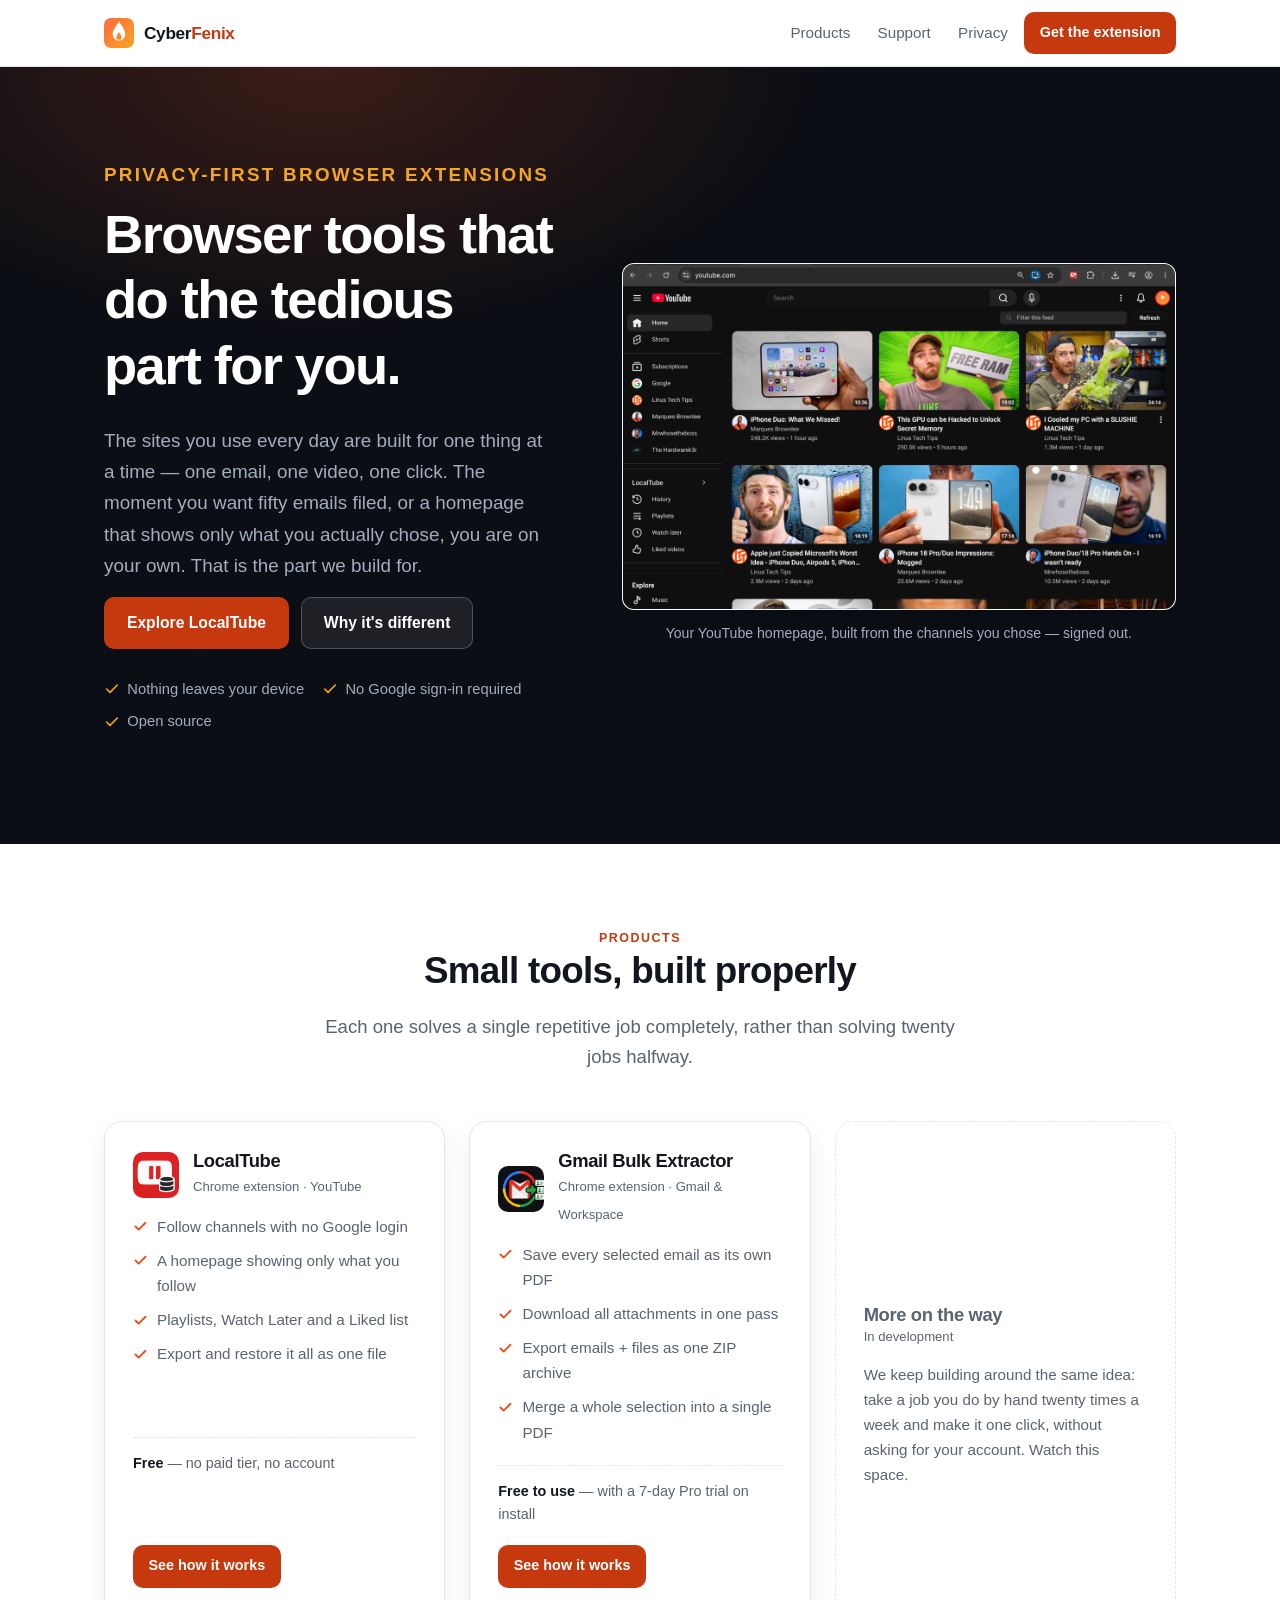
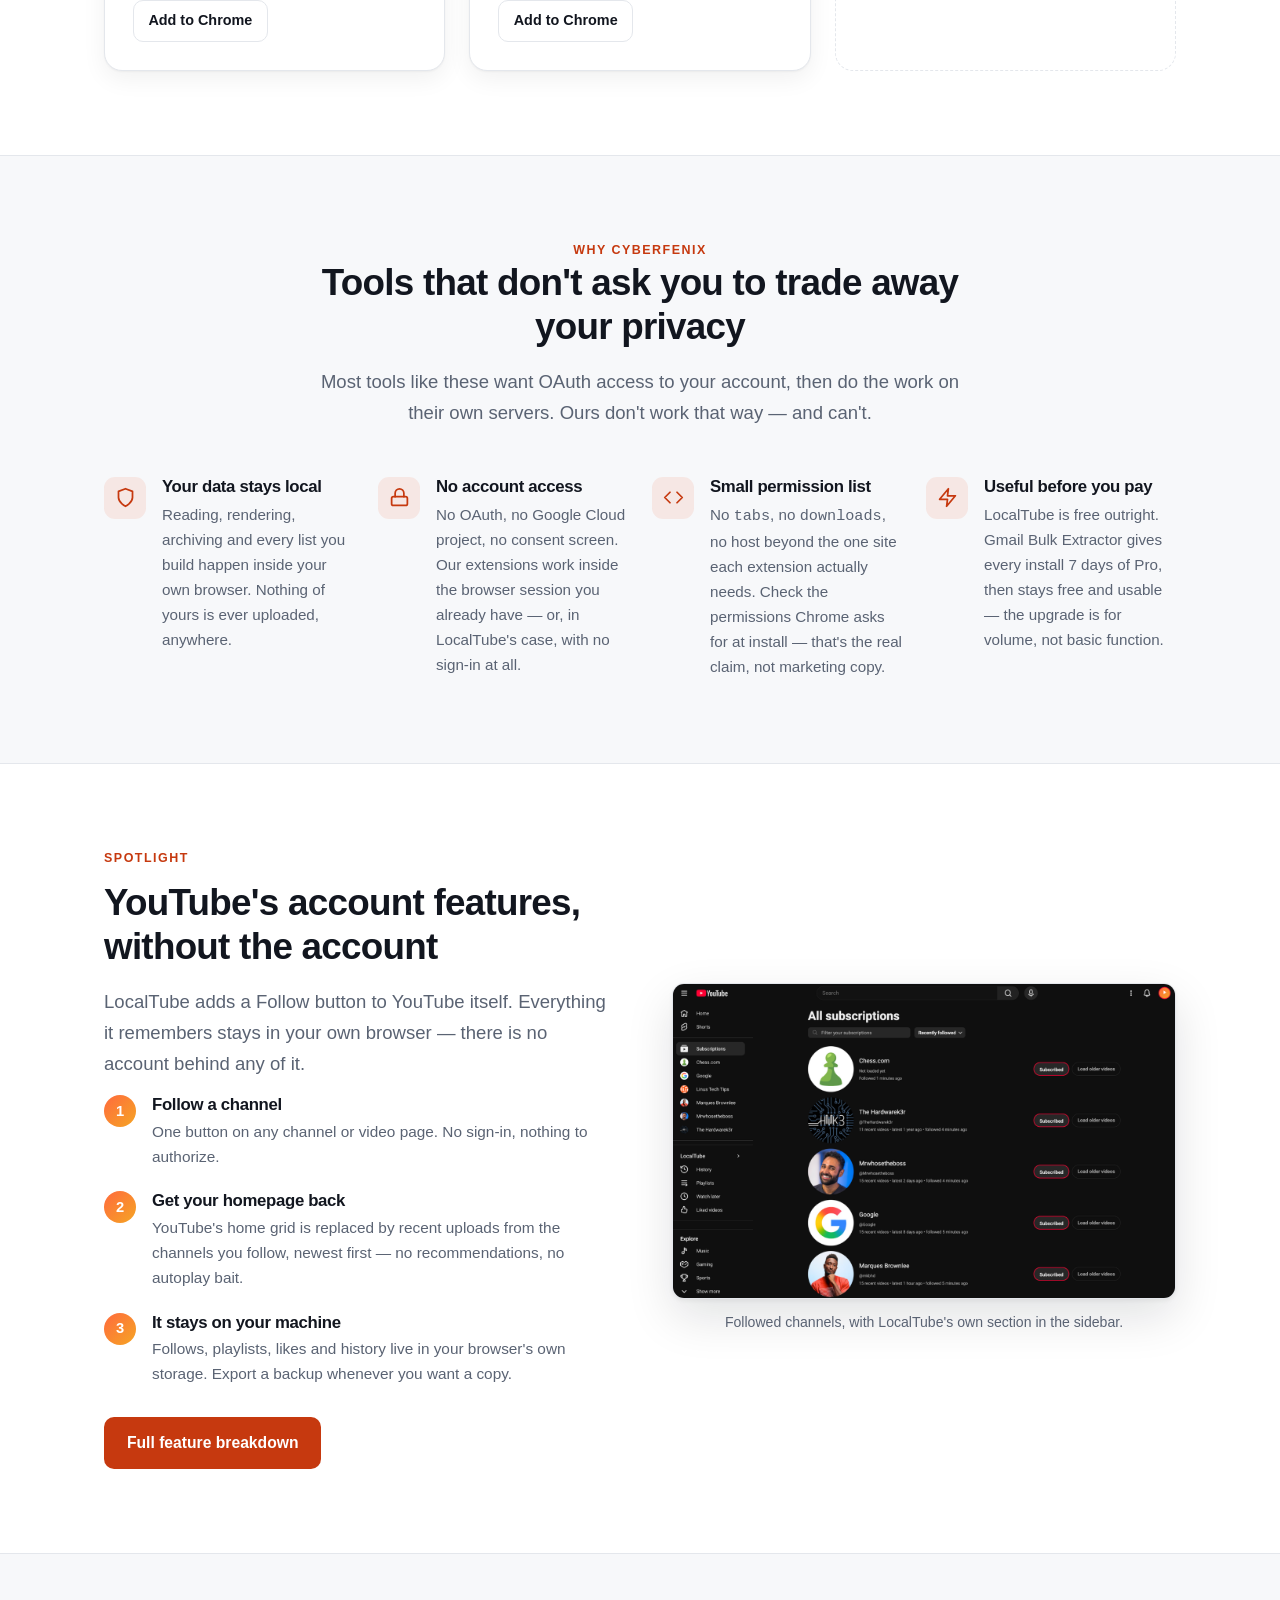
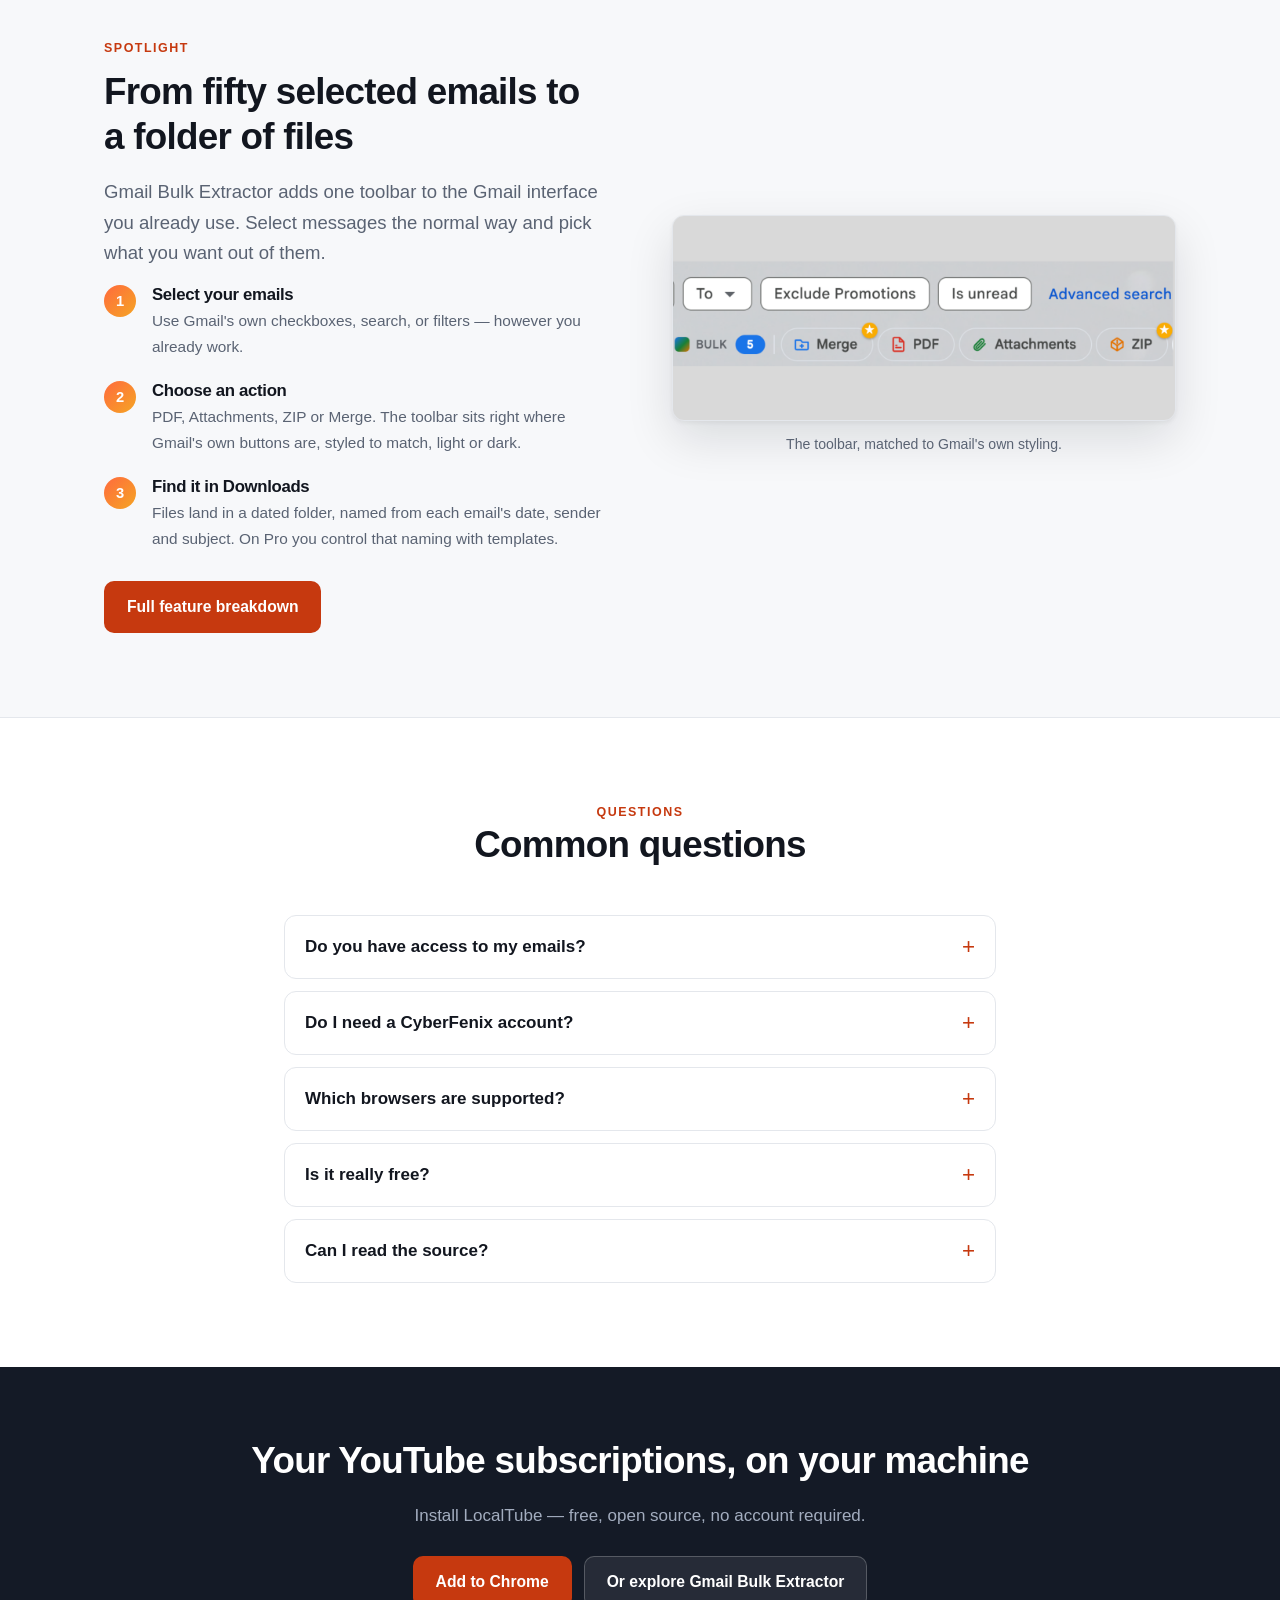
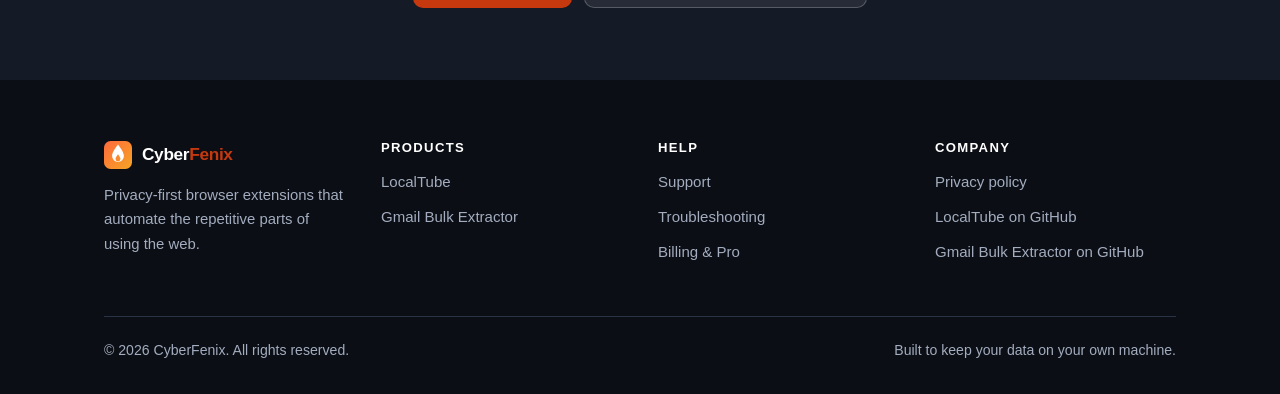
==== commit 12a96ef6: "Add "Add to Chrome" for LocalTube, now that it's live Homepage card, hero, and closing CTA band; Loc" ====
--- a/index.html
+++ b/index.html
@@ -108,6 +108,7 @@
           <p class="price"><b>Free</b> — no paid tier, no account</p>
           <div class="btn-row">
             <a class="btn btn-primary btn-sm" href="products/localtube/">See how it works</a>
+            <a class="btn btn-ghost btn-sm" href="https://chromewebstore.google.com/detail/localtube-subscriptions-p/npdpcnchpbekajcgmlihancillfdphhd">Add to Chrome</a>
           </div>
         </article>
 
@@ -328,7 +329,7 @@
       <h2>Your YouTube subscriptions, on your machine</h2>
       <p>Install LocalTube — free, open source, no account required.</p>
       <div class="btn-row btn-row-center" style="margin-top:26px">
-        <a class="btn btn-primary" href="products/localtube/">See how it works</a>
+        <a class="btn btn-primary" href="https://chromewebstore.google.com/detail/localtube-subscriptions-p/npdpcnchpbekajcgmlihancillfdphhd">Add to Chrome</a>
         <a class="btn btn-on-ink" href="products/gmail-bulk-extractor/">Or explore Gmail Bulk Extractor</a>
       </div>
     </div>
